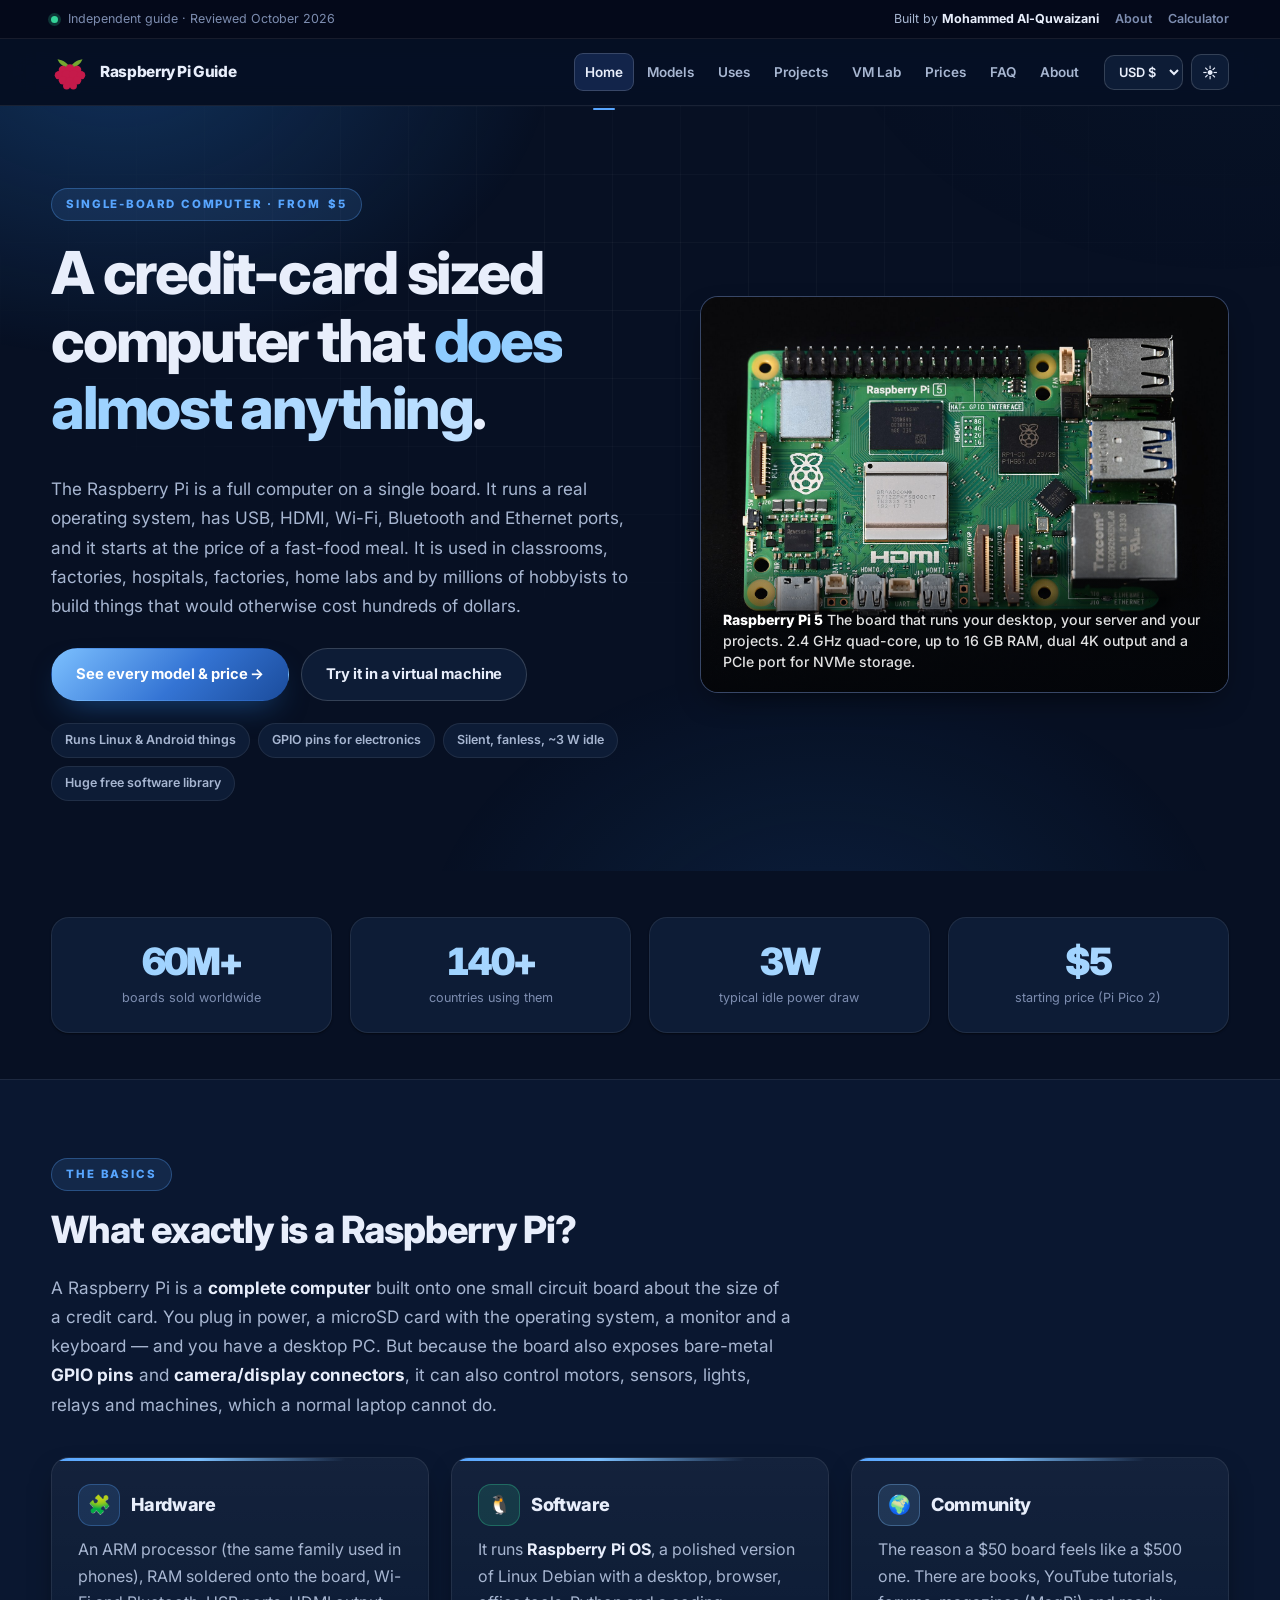
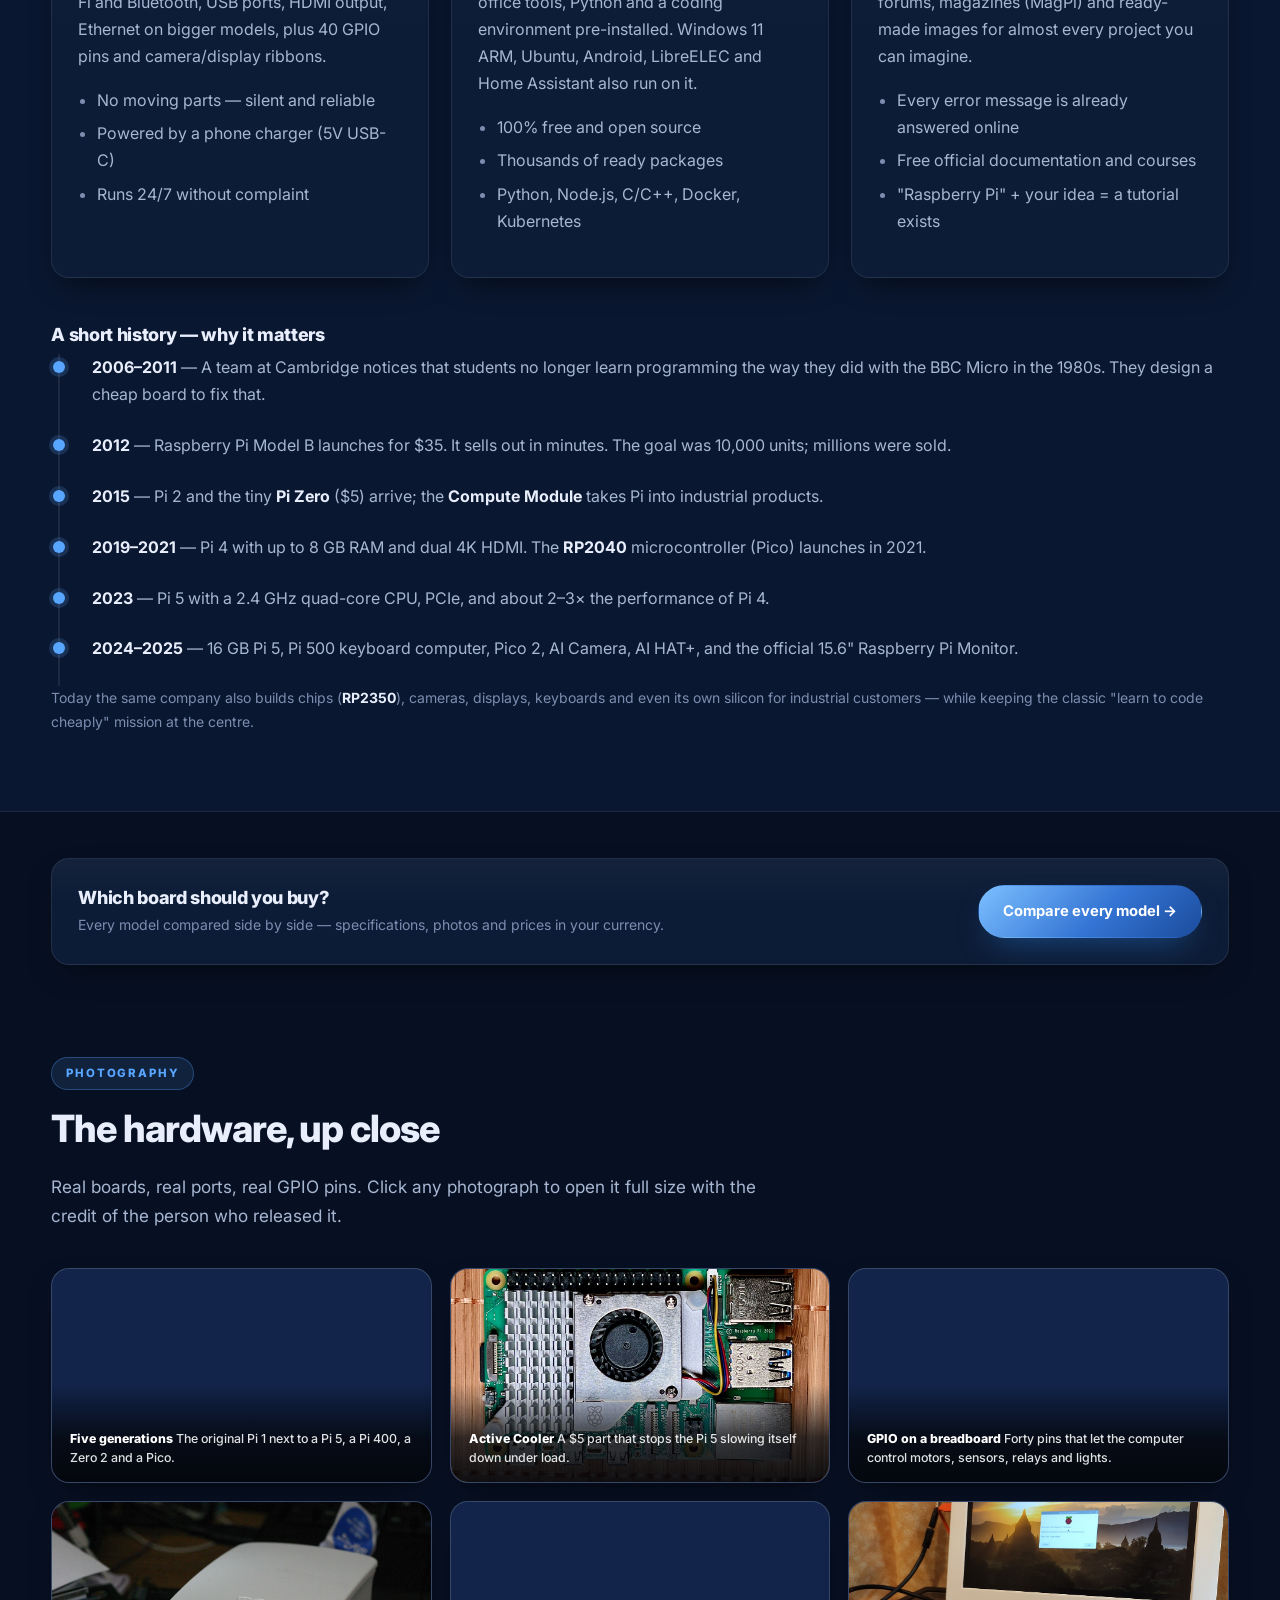
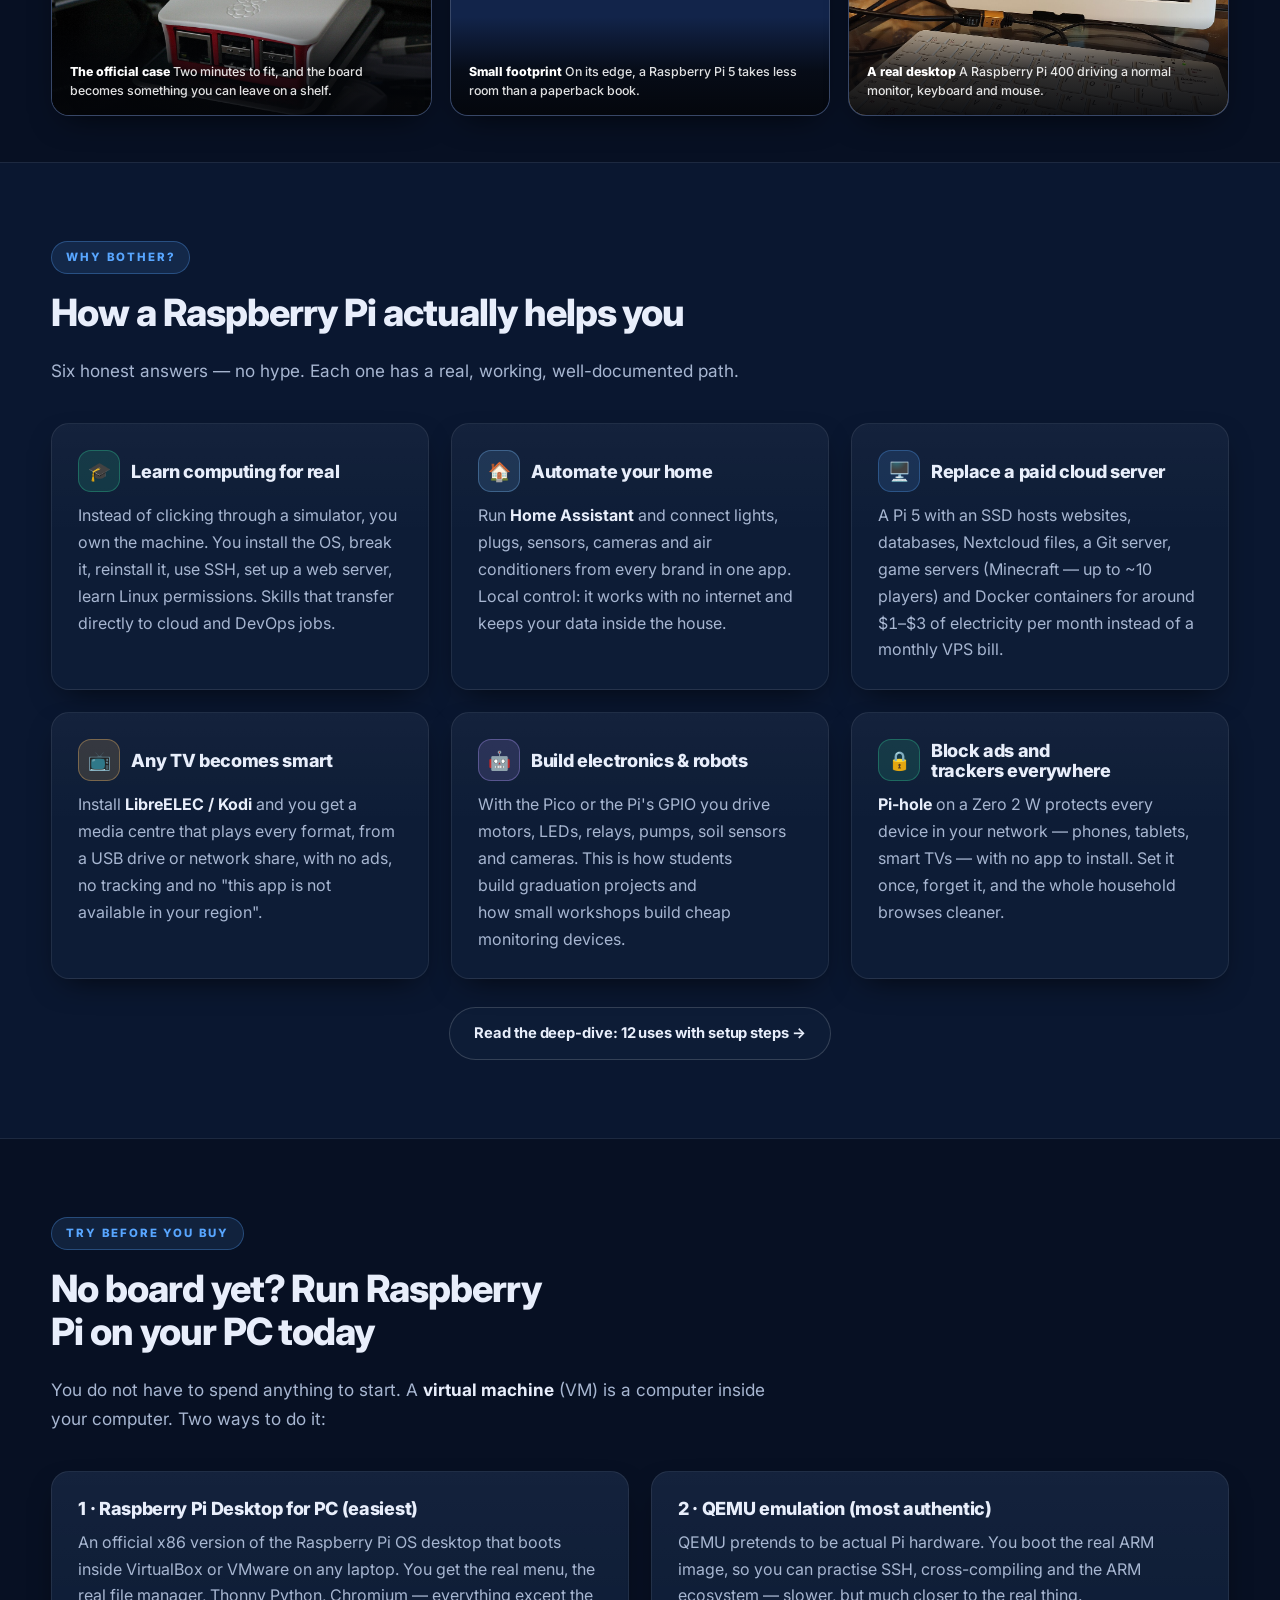
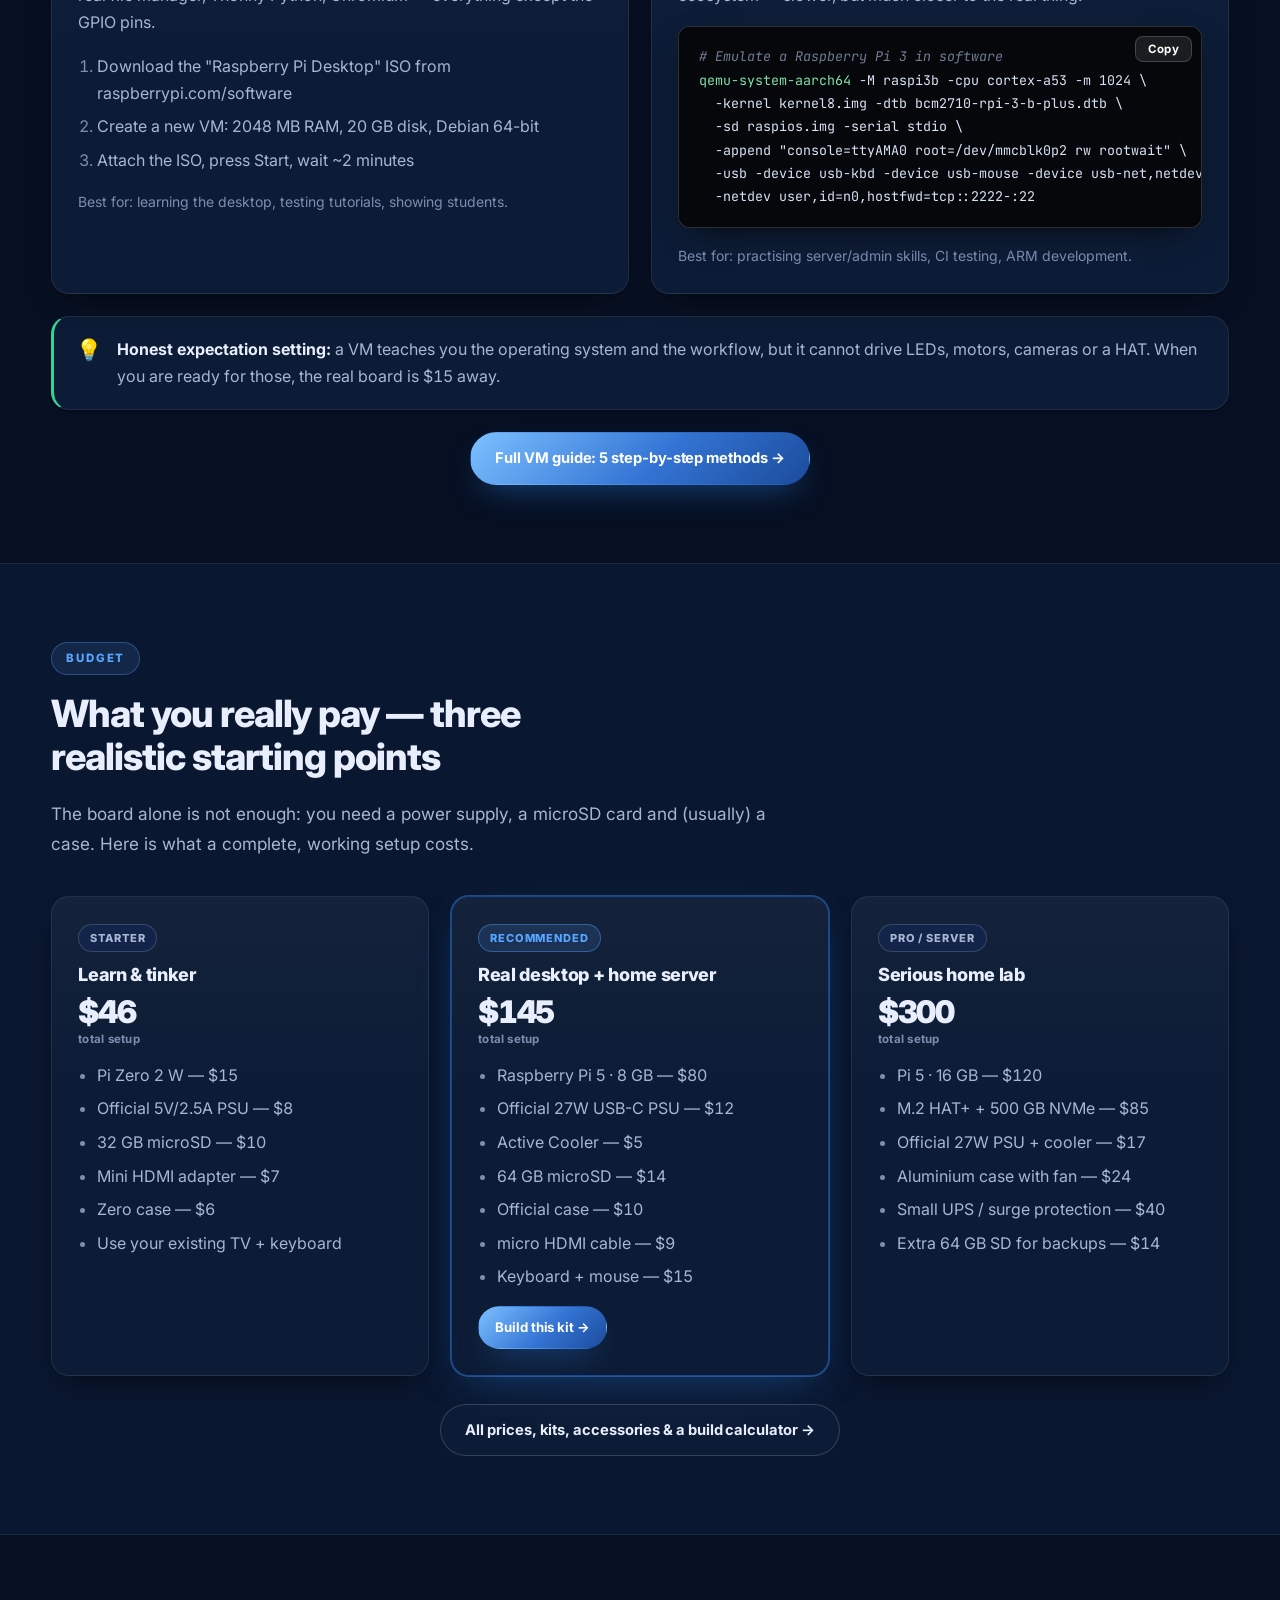
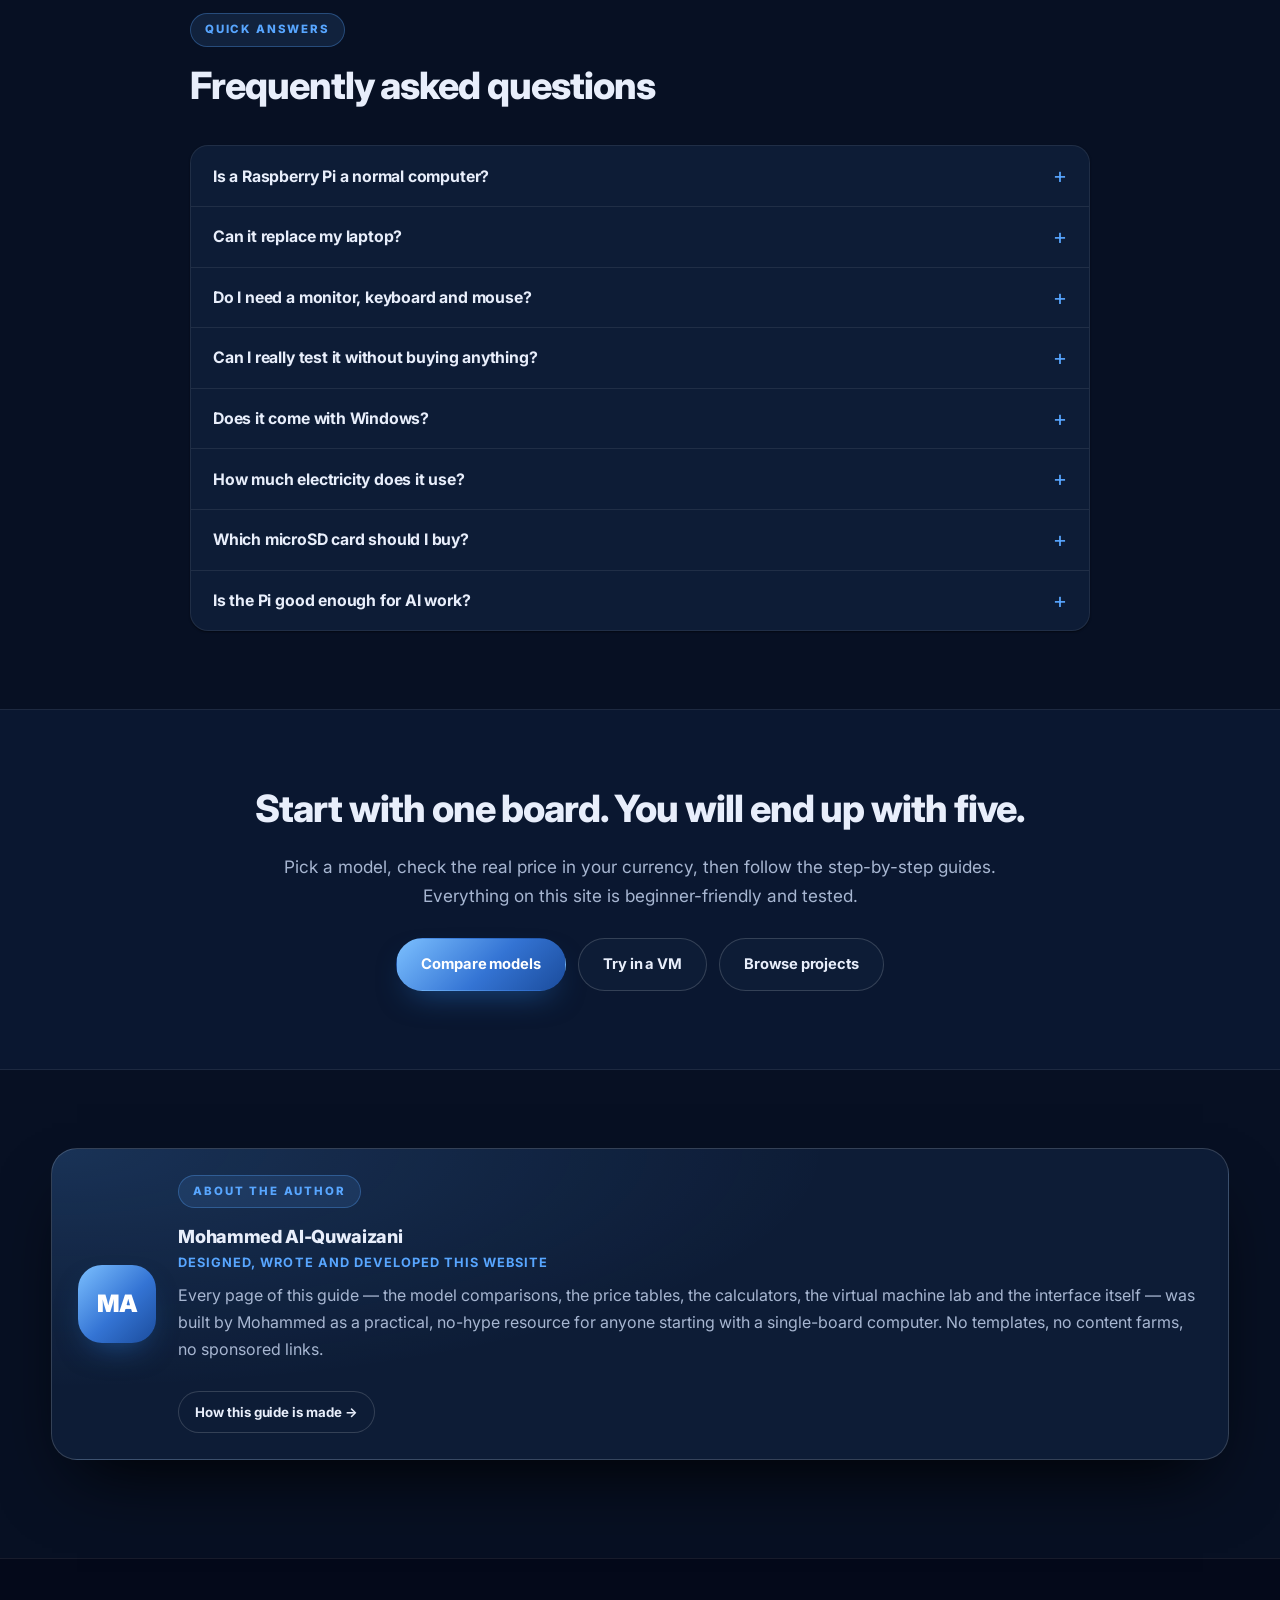
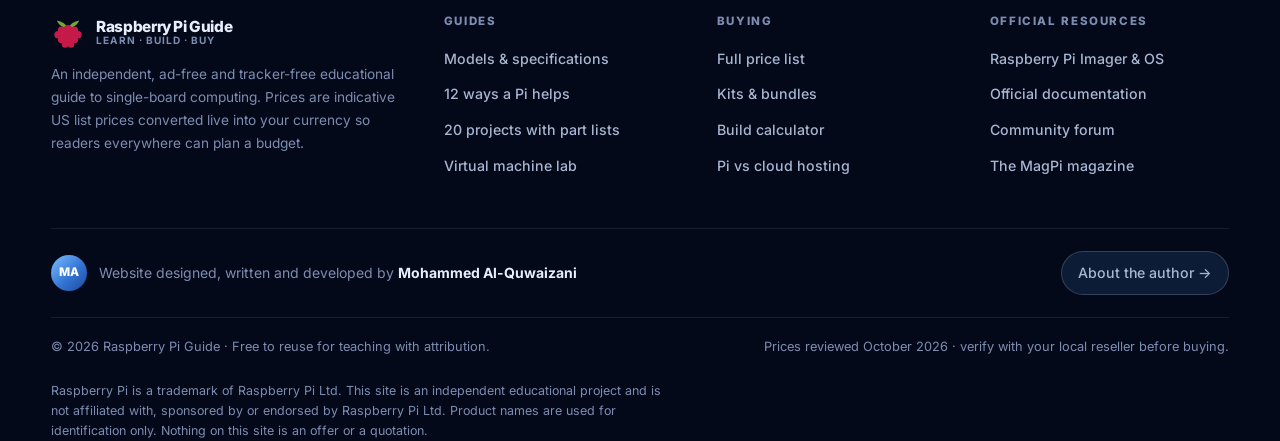
==== index.html @ 108f8780 "Raspberry Pi Guide - complete site by Mohammed Al-Quwaizani" ====
<!DOCTYPE html>
<html lang="en" data-theme="dark">
<head>
<!-- Site designed and built by Mohammed Al-Quwaizani -->
<meta charset="utf-8">
<meta name="viewport" content="width=device-width, initial-scale=1">
<title>Raspberry Pi Guide — What It Is, How It Helps, What It Costs, How to Try It</title>
<meta name="description" content="A complete practical guide to Raspberry Pi: models and prices in many currencies, real-world uses, project ideas, and step-by-step instructions to try Raspberry Pi OS in a virtual machine.">
<meta name="author" content="Mohammed Al-Quwaizani">
<meta name="robots" content="index, follow">
<meta name="theme-color" content="#071023">
<meta name="application-name" content="Raspberry Pi Guide">
<meta property="og:type" content="website">
<meta property="og:site_name" content="Raspberry Pi Guide">
<meta property="og:title" content="Raspberry Pi Guide — What It Is, How It Helps, What It Costs, How to Try It">
<meta property="og:description" content="A complete practical guide to Raspberry Pi: models and prices in many currencies, real-world uses, project ideas, and step-by-step instructions to try Raspberry Pi OS in a virtual machine.">
<meta property="og:locale" content="en">
<meta name="twitter:card" content="summary">
<meta name="twitter:title" content="Raspberry Pi Guide — What It Is, How It Helps, What It Costs, How to Try It">
<meta name="twitter:description" content="A complete practical guide to Raspberry Pi: models and prices in many currencies, real-world uses, project ideas, and step-by-step instructions to try Raspberry Pi OS in a virtual machine.">
<meta name="twitter:creator" content="Mohammed Al-Quwaizani">
<link rel="preconnect" href="https://fonts.googleapis.com">
<link rel="preconnect" href="https://fonts.gstatic.com" crossorigin>
<link rel="stylesheet" href="https://fonts.googleapis.com/css2?family=Inter:wght@400;500;600;700;800;900&amp;family=JetBrains+Mono:wght@400;500;700&amp;display=swap">
<link rel="stylesheet" href="styles.css">
<link rel="icon" type="image/svg+xml" href="img/favicon.svg">
<link rel="apple-touch-icon" href="img/favicon.svg">
<script type="application/ld+json">{"@context": "https://schema.org", "@type": "WebSite", "name": "Raspberry Pi Guide \u2014 What It Is, How It Helps, What It Costs, How to Try It", "description": "A complete practical guide to Raspberry Pi: models and prices in many currencies, real-world uses, project ideas, and step-by-step instructions to try Raspberry Pi OS in a virtual machine.", "inLanguage": "en", "author": {"@type": "Person", "name": "Mohammed Al-Quwaizani", "jobTitle": "Author and web developer"}, "creator": {"@type": "Person", "name": "Mohammed Al-Quwaizani", "jobTitle": "Author and web developer"}, "isAccessibleForFree": true, "isPartOf": {"@type": "WebSite", "name": "Raspberry Pi Guide", "author": {"@type": "Person", "name": "Mohammed Al-Quwaizani", "jobTitle": "Author and web developer"}}}</script>
</head>
<body>

<!-- ===================== HEADER ===================== -->
<a class="skip-link" href="#main">Skip to content</a>

<div class="topbar">
  <div class="container">
    <div class="topbar-left">
      <span class="live-dot" aria-hidden="true"></span>
      <span class="hide-sm">Independent guide &middot; Reviewed October 2026</span>
    </div>
    <div class="topbar-links">
      <span class="who">Built by <b>Mohammed Al-Quwaizani</b></span>
      <a class="hide-sm" href="about.html">About</a>
      <a class="hide-sm" href="pricing.html#calculator">Calculator</a>
    </div>
  </div>
</div>

<header class="site-header">
  <div class="container nav">
    <a class="brand" href="index.html" aria-label="Raspberry Pi Guide — home">
      <span class="brand-mark"><img src="img/raspberry-pi-mark.svg" alt="" width="34" height="34" decoding="async"></span>
      <span class="brand-text"><b>Raspberry Pi Guide</b><small>Learn &middot; Build &middot; Buy</small></span>
    </a>
    <nav class="nav-links" id="primary-nav" aria-label="Main navigation">
      <a href="index.html" class="active" aria-current="page">Home</a>
      <a href="models.html">Models</a>
      <a href="uses.html">Uses</a>
      <a href="projects.html">Projects</a>
      <a href="vm.html">VM Lab</a>
      <a href="pricing.html">Prices</a>
      <a href="faq.html">FAQ</a>
      <a href="about.html">About</a>
    </nav>
    <div class="nav-tools">
      <select class="mini" data-currency-select aria-label="Choose currency"></select>
      <button class="mini" id="themeToggle" data-theme-toggle type="button" aria-label="Toggle theme">&#9728;&#65039;</button>
      <button class="nav-toggle" data-nav-toggle type="button" aria-label="Open menu" aria-expanded="false" aria-controls="primary-nav">&#9776;</button>
    </div>
  </div>
</header>
<div class="nav-overlay" data-open="false"></div>

<main id="main">

<!-- ===================== HERO ===================== -->
<section class="hero">
  <div class="container hero-grid">
    <div>
      <span class="eyebrow">Single-board computer · From <span data-usd="5">$5</span></span>
      <h1>A credit-card sized computer that <span>does almost anything</span>.</h1>
      <p class="lead">
        The Raspberry Pi is a full computer on a single board. It runs a real operating
        system, has USB, HDMI, Wi-Fi, Bluetooth and Ethernet ports, and it starts at the
        price of a fast-food meal. It is used in classrooms, factories, hospitals,
        factories, home labs and by millions of hobbyists to build things that would
        otherwise cost hundreds of dollars.
      </p>
      <div class="hero-actions">
        <a class="btn btn-primary" href="models.html">See every model &amp; price →</a>
        <a class="btn btn-ghost" href="vm.html">Try it in a virtual machine</a>
      </div>
      <div class="chips" style="margin-top:22px">
        <span class="chip">Runs Linux &amp; Android things</span>
        <span class="chip">GPIO pins for electronics</span>
        <span class="chip">Silent, fanless, ~3&nbsp;W idle</span>
        <span class="chip">Huge free software library</span>
      </div>
    </div>

    <div class="hero-art">
      <figure class="photo photo--hero hero-photo reveal" data-lightbox data-credit="SimonWaldherr" data-license="CC BY-SA 4.0" data-license-url="https://creativecommons.org/licenses/by-sa/4.0" data-source="https://commons.wikimedia.org/wiki/File%3ARaspberry_Pi_5_Board.jpg"><img src="img/hero-pi5-board.jpg" alt="Raspberry Pi 5" width="1920" height="1280" fetchpriority="high" decoding="async"><span class="zoom-hint" aria-hidden="true"></span><figcaption><b>Raspberry Pi 5</b> The board that runs your desktop, your server and your projects. 2.4 GHz quad-core, up to 16 GB RAM, dual 4K output and a PCIe port for NVMe storage.</figcaption></figure>
    </div>
  </div>
</section>

<!-- ===================== STATS ===================== -->
<section class="section section--tight">
  <div class="container">
    <div class="stats">
      <div class="stat reveal"><b data-count="60" data-suffix="M+">0</b><span>boards sold worldwide</span></div>
      <div class="stat reveal"><b data-count="140" data-suffix="+">0</b><span>countries using them</span></div>
      <div class="stat reveal"><b data-count="3" data-suffix="W">0</b><span>typical idle power draw</span></div>
      <div class="stat reveal"><b data-usd="5">$5</b><span>starting price (Pi Pico 2)</span></div>
    </div>
  </div>
</section>

<!-- ===================== WHAT IS IT ===================== -->
<section class="section section--alt" id="what">
  <div class="container">
    <div class="section-head reveal">
      <span class="eyebrow">The basics</span>
      <h2>What exactly is a Raspberry Pi?</h2>
      <p class="lead">
        A Raspberry Pi is a <strong>complete computer</strong> built onto one small circuit
        board about the size of a credit card. You plug in power, a microSD card with the
        operating system, a monitor and a keyboard — and you have a desktop PC.
        But because the board also exposes bare-metal <strong>GPIO pins</strong> and
        <strong>camera/display connectors</strong>, it can also control motors, sensors,
        lights, relays and machines, which a normal laptop cannot do.
      </p>
    </div>

    <div class="grid grid-3">
      <article class="card card--feature reveal">
        <h3><span class="icon">🧩</span> Hardware</h3>
        <p>An ARM processor (the same family used in phones), RAM soldered onto the board, Wi-Fi and Bluetooth, USB ports, HDMI output, Ethernet on bigger models, plus 40 GPIO pins and camera/display ribbons.</p>
        <ul>
          <li>No moving parts — silent and reliable</li>
          <li>Powered by a phone charger (5V USB-C)</li>
          <li>Runs 24/7 without complaint</li>
        </ul>
      </article>
      <article class="card card--feature reveal">
        <h3><span class="icon icon--green">🐧</span> Software</h3>
        <p>It runs <strong>Raspberry Pi OS</strong>, a polished version of Linux Debian with a desktop, browser, office tools, Python and a coding environment pre-installed. Windows 11 ARM, Ubuntu, Android, LibreELEC and Home Assistant also run on it.</p>
        <ul>
          <li>100% free and open source</li>
          <li>Thousands of ready packages</li>
          <li>Python, Node.js, C/C++, Docker, Kubernetes</li>
        </ul>
      </article>
      <article class="card card--feature reveal">
        <h3><span class="icon icon--blue">🌍</span> Community</h3>
        <p>The reason a $50 board feels like a $500 one. There are books, YouTube tutorials, forums, magazines (MagPi) and ready-made images for almost every project you can imagine.</p>
        <ul>
          <li>Every error message is already answered online</li>
          <li>Free official documentation and courses</li>
          <li>"Raspberry Pi" + your idea = a tutorial exists</li>
        </ul>
      </article>
    </div>

    <h3 style="margin-top:46px" class="reveal">A short history — why it matters</h3>
    <ul class="timeline reveal">
      <li><b>2006–2011</b> — A team at Cambridge notices that students no longer learn programming the way they did with the BBC Micro in the 1980s. They design a cheap board to fix that.</li>
      <li><b>2012</b> — Raspberry Pi Model B launches for $35. It sells out in minutes. The goal was 10,000 units; millions were sold.</li>
      <li><b>2015</b> — Pi 2 and the tiny <b>Pi Zero</b> ($5) arrive; the <b>Compute Module</b> takes Pi into industrial products.</li>
      <li><b>2019–2021</b> — Pi 4 with up to 8 GB RAM and dual 4K HDMI. The <b>RP2040</b> microcontroller (Pico) launches in 2021.</li>
      <li><b>2023</b> — Pi 5 with a 2.4 GHz quad-core CPU, PCIe, and about 2–3× the performance of Pi 4.</li>
      <li><b>2024–2025</b> — 16 GB Pi 5, Pi 500 keyboard computer, Pico 2, AI Camera, AI HAT+, and the official 15.6" Raspberry Pi Monitor.</li>
    </ul>
    <p class="muted reveal">Today the same company also builds chips (<b>RP2350</b>), cameras, displays, keyboards and even its own silicon for industrial customers — while keeping the classic "learn to code cheaply" mission at the centre.</p>
  </div>
</section>

<!-- ===================== MODELS LINK ===================== -->
<section class="section section--tight">
  <div class="container">
    <div class="card reveal" style="display:flex;align-items:center;justify-content:space-between;gap:22px;flex-wrap:wrap">
      <div style="min-width:260px">
        <h3 style="margin-bottom:.25em">Which board should you buy?</h3>
        <p class="muted" style="margin:0">Every model compared side by side &mdash; specifications, photos and prices in your currency.</p>
      </div>
      <a class="btn btn-primary" href="models.html">Compare every model &#8594;</a>
    </div>
  </div>
</section>



<section class="section section--tight" id="photos-hardware">
  <div class="container">
  <div class="section-head reveal">
    <span class="eyebrow">Photography</span>
    <h2>The hardware, up close</h2>
    <p class="lead">Real boards, real ports, real GPIO pins. Click any photograph to open it full size with the credit of the person who released it.</p>
  </div>
  <div class="gallery gallery-3">
    <figure class="photo photo--wide reveal" data-lightbox data-credit="SimonWaldherr" data-license="CC BY-SA 4.0" data-license-url="https://creativecommons.org/licenses/by-sa/4.0" data-source="https://commons.wikimedia.org/wiki/File%3ARaspberry_Pi_1%2C_Pi_5%2C_Pi_400%2C_Zero_2_and_Pico.jpg"><img src="img/lineup.jpg" alt="Five generations" width="1920" height="1277" loading="lazy" decoding="async"><span class="zoom-hint" aria-hidden="true"></span><figcaption><b>Five generations</b> The original Pi 1 next to a Pi 5, a Pi 400, a Zero 2 and a Pico.</figcaption></figure>
    <figure class="photo photo--wide reveal" data-lightbox data-credit="SimonWaldherr" data-license="CC BY 4.0" data-license-url="https://creativecommons.org/licenses/by/4.0" data-source="https://commons.wikimedia.org/wiki/File%3ARaspberry_Pi_5_with_active_cooler.jpg"><img src="img/pi5-active-cooler.jpg" alt="Active Cooler" width="1280" height="960" loading="lazy" decoding="async"><span class="zoom-hint" aria-hidden="true"></span><figcaption><b>Active Cooler</b> A $5 part that stops the Pi 5 slowing itself down under load.</figcaption></figure>
    <figure class="photo photo--wide reveal" data-lightbox data-credit="Maskaravivek" data-license="CC BY-SA 4.0" data-license-url="https://creativecommons.org/licenses/by-sa/4.0" data-source="https://commons.wikimedia.org/wiki/File%3AGPIO_board_with_Raspberry_Pi.jpg"><img src="img/gpio-breadboard.jpg" alt="GPIO on a breadboard" width="1280" height="1707" loading="lazy" decoding="async"><span class="zoom-hint" aria-hidden="true"></span><figcaption><b>GPIO on a breadboard</b> Forty pins that let the computer control motors, sensors, relays and lights.</figcaption></figure>
    <figure class="photo photo--wide reveal" data-lightbox data-credit="Les Pounder from Blackpool, UK" data-license="CC BY-SA 2.0" data-license-url="https://creativecommons.org/licenses/by-sa/2.0" data-source="https://commons.wikimedia.org/wiki/File%3AOfficial_Raspberry_Pi_Case_%2818740375138%29.jpg"><img src="img/case-official.jpg" alt="The official case" width="1280" height="853" loading="lazy" decoding="async"><span class="zoom-hint" aria-hidden="true"></span><figcaption><b>The official case</b> Two minutes to fit, and the board becomes something you can leave on a shelf.</figcaption></figure>
    <figure class="photo photo--wide reveal" data-lightbox data-credit="SimonWaldherr" data-license="CC BY 4.0" data-license-url="https://creativecommons.org/licenses/by/4.0" data-source="https://commons.wikimedia.org/wiki/File%3ARaspberry_Pi_5_%28vertical%29.jpg"><img src="img/pi5-vertical.jpg" alt="Small footprint" width="1280" height="1600" loading="lazy" decoding="async"><span class="zoom-hint" aria-hidden="true"></span><figcaption><b>Small footprint</b> On its edge, a Raspberry Pi 5 takes less room than a paperback book.</figcaption></figure>
    <figure class="photo photo--wide reveal" data-lightbox data-credit="Masahiko OHKUBO from Kobe, Japan" data-license="CC BY 2.0" data-license-url="https://creativecommons.org/licenses/by/2.0" data-source="https://commons.wikimedia.org/wiki/File%3ARaspberry_Pi_400_desktop_%2850596514408%29.jpg"><img src="img/pi400-desktop.jpg" alt="A real desktop" width="1280" height="960" loading="lazy" decoding="async"><span class="zoom-hint" aria-hidden="true"></span><figcaption><b>A real desktop</b> A Raspberry Pi 400 driving a normal monitor, keyboard and mouse.</figcaption></figure>
  </div>
  </div>
</section>

<!-- ===================== HOW IT HELPS ===================== -->
<section class="section section--alt" id="helps">
  <div class="container">
    <div class="section-head reveal">
      <span class="eyebrow">Why bother?</span>
      <h2>How a Raspberry Pi actually helps you</h2>
      <p class="lead">Six honest answers — no hype. Each one has a real, working, well-documented path.</p>
    </div>

    <div class="grid grid-3">
      <article class="card reveal">
        <h3><span class="icon icon--green">🎓</span> Learn computing for real</h3>
        <p>Instead of clicking through a simulator, you own the machine. You install the OS, break it, reinstall it, use SSH, set up a web server, learn Linux permissions. Skills that transfer directly to cloud and DevOps jobs.</p>
      </article>
      <article class="card reveal">
        <h3><span class="icon icon--blue">🏠</span> Automate your home</h3>
        <p>Run <strong>Home Assistant</strong> and connect lights, plugs, sensors, cameras and air conditioners from every brand in one app. Local control: it works with no internet and keeps your data inside the house.</p>
      </article>
      <article class="card reveal">
        <h3><span class="icon">🖥️</span> Replace a paid cloud server</h3>
        <p>A Pi 5 with an SSD hosts websites, databases, Nextcloud files, a Git server, game servers (Minecraft — up to ~10 players) and Docker containers for around <span data-usd="1">$1</span>–<span data-usd="3">$3</span> of electricity per month instead of a monthly VPS bill.</p>
      </article>
      <article class="card reveal">
        <h3><span class="icon icon--amber">📺</span> Any TV becomes smart</h3>
        <p>Install <strong>LibreELEC / Kodi</strong> and you get a media centre that plays every format, from a USB drive or network share, with no ads, no tracking and no "this app is not available in your region".</p>
      </article>
      <article class="card reveal">
        <h3><span class="icon icon--violet">🤖</span> Build electronics &amp; robots</h3>
        <p>With the Pico or the Pi's GPIO you drive motors, LEDs, relays, pumps, soil sensors and cameras. This is how students build graduation projects and how small workshops build cheap monitoring devices.</p>
      </article>
      <article class="card reveal">
        <h3><span class="icon icon--green">🔒</span> Block ads and trackers everywhere</h3>
        <p><strong>Pi-hole</strong> on a Zero 2 W protects every device in your network — phones, tablets, smart TVs — with no app to install. Set it once, forget it, and the whole household browses cleaner.</p>
      </article>
    </div>

    <p class="center" style="margin-top:28px">
      <a class="btn btn-ghost" href="uses.html">Read the deep-dive: 12 uses with setup steps →</a>
    </p>
  </div>
</section>

<!-- ===================== VM TEASER ===================== -->
<section class="section" id="vm-teaser">
  <div class="container">
    <div class="section-head reveal">
      <span class="eyebrow">Try before you buy</span>
      <h2>No board yet? Run Raspberry Pi on your PC today</h2>
      <p class="lead">
        You do not have to spend anything to start. A <strong>virtual machine</strong> (VM)
        is a computer inside your computer. Two ways to do it:
      </p>
    </div>

    <div class="grid grid-2">
      <article class="card reveal">
        <h3>1 · Raspberry Pi Desktop for PC (easiest)</h3>
        <p>An official x86 version of the Raspberry Pi OS desktop that boots inside VirtualBox or VMware on any laptop. You get the real menu, the real file manager, Thonny Python, Chromium — everything except the GPIO pins.</p>
        <ol>
          <li>Download the "Raspberry Pi Desktop" ISO from raspberrypi.com/software</li>
          <li>Create a new VM: 2048 MB RAM, 20 GB disk, Debian 64-bit</li>
          <li>Attach the ISO, press Start, wait ~2 minutes</li>
        </ol>
        <p class="muted">Best for: learning the desktop, testing tutorials, showing students.</p>
      </article>
      <article class="card reveal">
        <h3>2 · QEMU emulation (most authentic)</h3>
        <p>QEMU pretends to be actual Pi hardware. You boot the real ARM image, so you can practise SSH, cross-compiling and the ARM ecosystem — slower, but much closer to the real thing.</p>
        <div class="code-block"><pre><span class="cmt"># Emulate a Raspberry Pi 3 in software</span>
<span class="cmd">qemu-system-aarch64</span> -M raspi3b -cpu cortex-a53 -m 1024 \
  -kernel kernel8.img -dtb bcm2710-rpi-3-b-plus.dtb \
  -sd raspios.img -serial stdio \
  -append "console=ttyAMA0 root=/dev/mmcblk0p2 rw rootwait" \
  -usb -device usb-kbd -device usb-mouse -device usb-net,netdev=n0 \
  -netdev user,id=n0,hostfwd=tcp::2222-:22</pre></div>
        <p class="muted">Best for: practising server/admin skills, CI testing, ARM development.</p>
      </article>
    </div>

    <div class="callout good reveal">
      <div>💡</div>
      <div>
        <p><strong>Honest expectation setting:</strong> a VM teaches you the operating system and the workflow, but it cannot drive LEDs, motors, cameras or a HAT. When you are ready for those, the real board is <span data-usd="15">$15</span> away.</p>
      </div>
    </div>

    <p class="center" style="margin-top:10px">
      <a class="btn btn-primary" href="vm.html">Full VM guide: 5 step-by-step methods →</a>
    </p>
  </div>
</section>

<!-- ===================== KITS / PRICING TEASER ===================== -->
<section class="section section--alt" id="pricing-teaser">
  <div class="container">
    <div class="section-head reveal">
      <span class="eyebrow">Budget</span>
      <h2>What you really pay — three realistic starting points</h2>
      <p class="lead">The board alone is not enough: you need a power supply, a microSD card and (usually) a case. Here is what a complete, working setup costs.</p>
    </div>

    <div class="grid grid-3">
      <article class="card reveal">
        <span class="badge">Starter</span>
        <h3 style="margin-top:12px">Learn &amp; tinker</h3>
        <div class="price"><span data-usd="46"></span><small>total setup</small></div>
        <ul>
          <li>Pi Zero 2 W — <span data-usd="15">$15</span></li>
          <li>Official 5V/2.5A PSU — <span data-usd="8">$8</span></li>
          <li>32 GB microSD — <span data-usd="10">$10</span></li>
          <li>Mini HDMI adapter — <span data-usd="7">$7</span></li>
          <li>Zero case — <span data-usd="6">$6</span></li>
          <li>Use your existing TV + keyboard</li>
        </ul>
      </article>
      <article class="card reveal" style="box-shadow:var(--glow);border-color:rgba(31,111,235,.5)">
        <span class="badge badge--hot">Recommended</span>
        <h3 style="margin-top:12px">Real desktop + home server</h3>
        <div class="price"><span data-usd="145"></span><small>total setup</small></div>
        <ul>
          <li>Raspberry Pi 5 · 8 GB — <span data-usd="80">$80</span></li>
          <li>Official 27W USB-C PSU — <span data-usd="12">$12</span></li>
          <li>Active Cooler — <span data-usd="5">$5</span></li>
          <li>64 GB microSD — <span data-usd="14">$14</span></li>
          <li>Official case — <span data-usd="10">$10</span></li>
          <li>micro HDMI cable — <span data-usd="9">$9</span></li>
          <li>Keyboard + mouse — <span data-usd="15">$15</span></li>
        </ul>
        <div class="buy"><a class="btn btn-primary btn-sm" href="pricing.html">Build this kit →</a></div>
      </article>
      <article class="card reveal">
        <span class="badge">Pro / server</span>
        <h3 style="margin-top:12px">Serious home lab</h3>
        <div class="price"><span data-usd="300"></span><small>total setup</small></div>
        <ul>
          <li>Pi 5 · 16 GB — <span data-usd="120">$120</span></li>
          <li>M.2 HAT+ + 500 GB NVMe — <span data-usd="85">$85</span></li>
          <li>Official 27W PSU + cooler — <span data-usd="17">$17</span></li>
          <li>Aluminium case with fan — <span data-usd="24">$24</span></li>
          <li>Small UPS / surge protection — <span data-usd="40">$40</span></li>
          <li>Extra 64 GB SD for backups — <span data-usd="14">$14</span></li>
        </ul>
      </article>
    </div>

    <p class="center" style="margin-top:28px">
      <a class="btn btn-ghost" href="pricing.html">All prices, kits, accessories &amp; a build calculator →</a>
    </p>
  </div>
</section>

<!-- ===================== FAQ ===================== -->
<section class="section" id="faq">
  <div class="container" style="max-width:900px">
    <div class="section-head reveal">
      <span class="eyebrow">Quick answers</span>
      <h2>Frequently asked questions</h2>
    </div>

    <div class="accordion reveal">
      <div class="acc-item">
        <button class="acc-q" type="button">Is a Raspberry Pi a normal computer?</button>
        <div class="acc-a"><div class="acc-a-inner">
          <p>Yes and no. It is a full computer running a real operating system — you can browse the web, write documents, code, watch video and print. But it is slower than a modern laptop and it is designed to be <em>tinkered with</em>: exposed pins, swappable storage, no sealed case.</p>
        </div></div>
      </div>
      <div class="acc-item">
        <button class="acc-q" type="button">Can it replace my laptop?</button>
        <div class="acc-a"><div class="acc-a-inner">
          <p>For web, email, documents, coding and media — a Pi 5 with 8 GB or 16 GB handles it comfortably. For heavy video editing, AAA gaming, professional CAD or Windows-only software, keep the laptop. Many people use both: laptop for work, Pi as an always-on server.</p>
        </div></div>
      </div>
      <div class="acc-item">
        <button class="acc-q" type="button">Do I need a monitor, keyboard and mouse?</button>
        <div class="acc-a"><div class="acc-a-inner">
          <p>Only for the first setup. Once Wi-Fi and SSH are configured you can run the Pi completely "headless" from your normal PC using a terminal — no screen attached at all. Most servers never have a monitor.</p>
        </div></div>
      </div>
      <div class="acc-item">
        <button class="acc-q" type="button">Can I really test it without buying anything?</button>
        <div class="acc-a"><div class="acc-a-inner">
          <p>Yes. Raspberry Pi Desktop runs in VirtualBox on Windows, macOS, Linux and even on another Raspberry Pi. QEMU can emulate a full ARM Pi. See <a href="vm.html">the virtual machine guide</a> for exact settings and commands.</p>
        </div></div>
      </div>
      <div class="acc-item">
        <button class="acc-q" type="button">Does it come with Windows?</button>
        <div class="acc-a"><div class="acc-a-inner">
          <p>No. It ships with no storage at all; you install Raspberry Pi OS (free Linux) yourself in about 15 minutes. You can also install Windows 11 on ARM, but it is fiddly and not officially supported, so it is not recommended for beginners.</p>
        </div></div>
      </div>
      <div class="acc-item">
        <button class="acc-q" type="button">How much electricity does it use?</button>
        <div class="acc-a"><div class="acc-a-inner">
          <p>A Pi 5 idles around 2.5–3.5 W and peaks near 12 W under heavy load. Running 24/7 for a month at 5 W average is roughly 3.6 kWh — often under <span data-usd="1">$1</span> of electricity in most countries. Compare that with a desktop PC that pulls 100–300 W.</p>
        </div></div>
      </div>
      <div class="acc-item">
        <button class="acc-q" type="button">Which microSD card should I buy?</button>
        <div class="acc-a"><div class="acc-a-inner">
          <p>Use a genuine Class 10 / A1 or A2 card from a known brand (SanDisk Extreme, Samsung EVO, Kingston Canvas). Fake and slow cards are the number-one cause of "my Pi is slow" and corruption complaints. 32 GB is enough; 64 GB gives comfort for projects and Docker images.</p>
        </div></div>
      </div>
      <div class="acc-item">
        <button class="acc-q" type="button">Is the Pi good enough for AI work?</button>
        <div class="acc-a"><div class="acc-a-inner">
          <p>For learning and small models, yes — it runs TensorFlow Lite, OpenCV, Ollama with small language models, and Whisper for speech. For bigger work you add the AI HAT+ (13 or 26 TOPS neural accelerator) and suddenly you have computer vision and local LLM chat running on a board that uses 10 watts.</p>
        </div></div>
      </div>
    </div>
  </div>
</section>

<!-- ===================== CTA ===================== -->
<section class="section section--alt">
  <div class="container center reveal">
    <h2>Start with one board. You will end up with five.</h2>
    <p class="lead" style="margin-inline:auto">Pick a model, check the real price in your currency, then follow the step-by-step guides. Everything on this site is beginner-friendly and tested.</p>
    <div class="hero-actions" style="justify-content:center">
      <a class="btn btn-primary" href="models.html">Compare models</a>
      <a class="btn btn-ghost" href="vm.html">Try in a VM</a>
      <a class="btn btn-ghost" href="projects.html">Browse projects</a>
    </div>
  </div>
</section>


<!-- ===================== AUTHOR CREDIT ===================== -->
<section class="section">
  <div class="container">
    <div class="author-card reveal">
      <div class="monogram" aria-hidden="true">MA</div>
      <div>
        <span class="eyebrow">About the author</span>
        <h3 style="margin-bottom:.3em">Mohammed Al-Quwaizani</h3>
        <div class="role">Designed, wrote and developed this website</div>
        <p>
          Every page of this guide — the model comparisons, the price tables, the calculators, the
          virtual machine lab and the interface itself — was built by Mohammed as a practical,
          no-hype resource for anyone starting with a single-board computer. No templates, no
          content farms, no sponsored links.
        </p>
        <div class="hero-actions">
          <a class="btn btn-ghost btn-sm" href="about.html">How this guide is made &#8594;</a>
        </div>
      </div>
    </div>
  </div>
</section>

</main>

<!-- ===================== FOOTER ===================== -->
<footer class="site-footer">
  <div class="container">
    <div class="footer-grid">
      <div>
        <div class="footer-brand">
          <span class="brand-mark"><img src="img/raspberry-pi-mark.svg" alt="" width="34" height="34" decoding="async"></span>
          <span class="brand-text"><b>Raspberry Pi Guide</b><small>Learn &middot; Build &middot; Buy</small></span>
        </div>
        <p class="footer-note">
          An independent, ad-free and tracker-free educational guide to single-board computing.
          Prices are indicative US list prices converted live into your currency so readers
          everywhere can plan a budget.
        </p>
      </div>
      <div>
        <h4>Guides</h4>
        <ul>
          <li><a href="models.html">Models &amp; specifications</a></li>
          <li><a href="uses.html">12 ways a Pi helps</a></li>
          <li><a href="projects.html">20 projects with part lists</a></li>
          <li><a href="vm.html">Virtual machine lab</a></li>
        </ul>
      </div>
      <div>
        <h4>Buying</h4>
        <ul>
          <li><a href="pricing.html">Full price list</a></li>
          <li><a href="pricing.html#kits">Kits &amp; bundles</a></li>
          <li><a href="pricing.html#calculator">Build calculator</a></li>
          <li><a href="pricing.html#cloud">Pi vs cloud hosting</a></li>
        </ul>
      </div>
      <div>
        <h4>Official resources</h4>
        <ul>
          <li><a href="https://www.raspberrypi.com/software/">Raspberry Pi Imager &amp; OS</a></li>
          <li><a href="https://www.raspberrypi.com/documentation/">Official documentation</a></li>
          <li><a href="https://forums.raspberrypi.com/">Community forum</a></li>
          <li><a href="https://magpi.raspberrypi.com/">The MagPi magazine</a></li>
        </ul>
      </div>
    </div>

    <div class="footer-credit">
      <div class="made-by">
        <span class="avatar" aria-hidden="true">MA</span>
        <span>Website designed, written and developed by <b>Mohammed Al-Quwaizani</b></span>
      </div>
      <a class="btn btn-ghost btn-sm" href="about.html">About the author &#8594;</a>
    </div>

    <div class="footer-bottom">
      <span>&copy; <span data-year>2026</span> Raspberry Pi Guide &middot; Free to reuse for teaching with attribution.</span>
      <span>Prices reviewed October 2026 &middot; verify with your local reseller before buying.</span>
    </div>
    <p class="footer-legal">
      Raspberry Pi is a trademark of Raspberry Pi Ltd. This site is an independent educational
      project and is not affiliated with, sponsored by or endorsed by Raspberry Pi Ltd. Product
      names are used for identification only. Nothing on this site is an offer or a quotation.
    </p>
  </div>
</footer>

<script src="script.js"></script>
</body>
</html>
---- styles.css ----
/* ==========================================================================
   Raspberry Pi Guide — design system
   Author: Mohammed Al-Quwaizani
   Hand-written CSS. No frameworks. Works offline (web fonts are a bonus,
   the system font stack takes over if the CDN is unreachable).
   ========================================================================== */

/* --------------------------------------------------------------------------
   1. Tokens
   -------------------------------------------------------------------------- */
/*
   Two themes ship with the site:
     :root              -> the default LIGHT theme (white + navy + sky blue)
     [data-theme=dark]  -> the optional dark theme (deep navy)
   Everything below is driven by these tokens only.
*/
:root {
  /* surfaces */
  --ink-0: #eaeff8;
  --ink-1: #f6f8fc;
  --ink-2: #ffffff;
  --panel: #ffffff;
  --panel-2: #f1f5fb;
  --panel-3: #e1e9f5;

  /* lines */
  --line: rgba(11, 37, 69, .10);
  --line-2: rgba(11, 37, 69, .18);
  --line-3: rgba(11, 37, 69, .30);

  /* text */
  --fg: #0b2545;
  --fg-2: #46586f;
  --fg-3: #6d7f96;

  /* brand */
  --brand: #1f6feb;
  --brand-600: #1558c0;
  --brand-700: #0d3d84;
  --sky: #2e90fa;
  --leaf: #12905c;
  --leaf-600: #0f7a4d;
  --amber: #c2760a;
  --violet: #6d4ad8;

  --grad-brand: linear-gradient(135deg, #3b9bff 0%, #1f6feb 55%, #0d3d84 100%);
  --grad-text: linear-gradient(100deg, #2e90fa 0%, #0d3d84 92%);
  --grad-leaf: linear-gradient(135deg, #34d399 0%, #0f7a4d 100%);

  /* radii */
  --r-xs: 8px;
  --r-sm: 12px;
  --r: 18px;
  --r-lg: 26px;
  --r-pill: 999px;

  /* elevation */
  --sh-1: 0 1px 2px rgba(11, 37, 69, .07);
  --sh-2: 0 12px 30px -16px rgba(11, 37, 69, .24);
  --sh-3: 0 34px 64px -26px rgba(11, 37, 69, .26);
  --sh-brand: 0 14px 30px -14px rgba(31, 111, 235, .42);
  --glow: 0 0 0 1px rgba(31, 111, 235, .30), 0 16px 44px -18px rgba(31, 111, 235, .35);
  --ring: 0 0 0 3px rgba(31, 111, 235, .32);

  /* type */
  --sans: "Inter", system-ui, -apple-system, "Segoe UI", Roboto, "Helvetica Neue", Arial, sans-serif;
  --mono: "JetBrains Mono", ui-monospace, "Cascadia Code", "SF Mono", Menlo, Consolas, monospace;

  --nav-h: 66px;
  --top-h: 38px;
}

[data-theme="dark"] {
  --ink-0: #04091a;
  --ink-1: #071023;
  --ink-2: #0a1730;
  --panel: #0d1c36;
  --panel-2: #12244a;
  --panel-3: #1a3160;

  --line: rgba(255, 255, 255, .08);
  --line-2: rgba(255, 255, 255, .16);
  --line-3: rgba(255, 255, 255, .26);

  --fg: #e8eefb;
  --fg-2: #a7b6d1;
  --fg-3: #7d8db0;

  --brand: #58a6ff;
  --brand-600: #3d8ef7;
  --brand-700: #2b6fd6;
  --sky: #7cc0ff;
  --leaf: #34d399;
  --leaf-600: #22b881;
  --amber: #ffc266;
  --violet: #b39bff;

  --grad-brand: linear-gradient(135deg, #7cc0ff 0%, #3474d4 55%, #1b4c9c 100%);
  --grad-text: linear-gradient(100deg, #8ccbff 0%, #bfe0ff 100%);
  --grad-leaf: linear-gradient(135deg, #4ff0a8 0%, #149963 100%);

  --sh-1: 0 1px 2px rgba(0, 0, 0, .5);
  --sh-2: 0 12px 32px -14px rgba(0, 0, 0, .8);
  --sh-3: 0 34px 70px -26px rgba(0, 0, 0, .95);
  --sh-brand: 0 14px 32px -14px rgba(46, 144, 250, .5);
  --glow: 0 0 0 1px rgba(88, 166, 255, .35), 0 16px 44px -18px rgba(46, 144, 250, .4);
  --ring: 0 0 0 3px rgba(88, 166, 255, .4);
}

/* --------------------------------------------------------------------------
   2. Reset & base
   -------------------------------------------------------------------------- */
* { box-sizing: border-box; }
html {
  scroll-behavior: smooth;
  scroll-padding-top: calc(var(--nav-h) + 24px);
  -webkit-text-size-adjust: 100%;
  overflow-x: clip;   /* nothing may ever make the page wider than the screen */
}
body {
  margin: 0;
  background: var(--ink-1);
  color: var(--fg);
  font-family: var(--sans);
  font-size: 16px;
  line-height: 1.68;
  font-synthesis-weight: none;
  -webkit-font-smoothing: antialiased;
  -webkit-tap-highlight-color: transparent;
  -moz-osx-font-smoothing: grayscale;
  overflow-x: hidden;
  text-rendering: optimizeLegibility;
}
img, svg, video { max-width: 100%; display: block; }
h1, h2, h3, h4 { margin: 0 0 .55em; font-weight: 800; line-height: 1.14; letter-spacing: -.028em; text-wrap: balance; }
h1 { font-size: clamp(2.1rem, 5vw, 3.7rem); letter-spacing: -.038em; }
h2 { font-size: clamp(1.55rem, 3.2vw, 2.35rem); }
h3 { font-size: 1.13rem; letter-spacing: -.018em; }
h4 { font-size: .95rem; letter-spacing: -.012em; }
p { margin: 0 0 1.05rem; color: var(--fg-2); text-wrap: pretty; }
p:last-child { margin-bottom: 0; }
strong, b { color: var(--fg); font-weight: 700; }
a { color: var(--brand); text-decoration: none; text-underline-offset: 3px; transition: color .16s ease; }
a:hover { color: var(--brand); text-decoration: underline; }
ul, ol { color: var(--fg-2); padding-left: 1.2rem; }
li { margin-bottom: .42rem; }
li::marker { color: var(--fg-3); }
hr { border: 0; border-top: 1px solid var(--line); margin: 2.2rem 0; }
small { font-size: .84em; }
code {
  font-family: var(--mono); font-size: .87em; color: var(--fg);
  background: var(--panel-2); border: 1px solid var(--line);
  padding: .12em .42em; border-radius: 6px; white-space: nowrap;
}
:focus-visible { outline: none; box-shadow: var(--ring); border-radius: 6px; }
::selection { background: rgba(31, 111, 235, .24); color: inherit; }
[data-theme="light"] ::selection, :root:not([data-theme="dark"]) ::selection { color: #17121a; }

::-webkit-scrollbar { width: 11px; height: 11px; }
::-webkit-scrollbar-track { background: var(--ink-0); }
::-webkit-scrollbar-thumb { background: var(--panel-3); border-radius: 99px; border: 3px solid var(--ink-0); }
::-webkit-scrollbar-thumb:hover { background: var(--brand-700); }

.sr-only {
  position: absolute; width: 1px; height: 1px; padding: 0; margin: -1px;
  overflow: hidden; clip: rect(0 0 0 0); white-space: nowrap; border: 0;
}
.skip-link {
  position: absolute; left: 50%; transform: translate(-50%, -140%);
  background: var(--brand); color: #fff; font-weight: 700; font-size: .85rem;
  padding: 10px 20px; border-radius: 0 0 12px 12px; z-index: 300;
}
.skip-link:focus { transform: translate(-50%, 0); text-decoration: none; }

/* --------------------------------------------------------------------------
   3. Layout
   -------------------------------------------------------------------------- */
.container { width: min(1220px, 92vw); margin-inline: auto; }
.section { padding: 78px 0; position: relative; }
.section--tight { padding: 46px 0; }
.section--alt { background: var(--ink-2); border-block: 1px solid var(--line); }
.grid { display: grid; gap: 22px; }
.grid-2 { grid-template-columns: repeat(2, minmax(0, 1fr)); }
.grid-3 { grid-template-columns: repeat(3, minmax(0, 1fr)); }
.grid-4 { grid-template-columns: repeat(4, minmax(0, 1fr)); }
.flex { display: flex; gap: 12px; flex-wrap: wrap; align-items: center; }
.center { text-align: center; }
.center .lead { margin-inline: auto; }
.muted { color: var(--fg-3); font-size: .875rem; }
.lead { font-size: 1.075rem; line-height: 1.7; color: var(--fg-2); max-width: 70ch; }
.section-head { max-width: 74ch; margin-bottom: 38px; }
.rule { height: 1px; background: linear-gradient(90deg, var(--line-2), transparent); margin: 3rem 0; }
.nowrap { white-space: nowrap; }

.eyebrow {
  display: inline-flex; align-items: center; gap: 8px;
  font-size: .715rem; font-weight: 800; letter-spacing: .16em; text-transform: uppercase;
  color: var(--brand);
  background: color-mix(in srgb, var(--brand) 12%, transparent);
  border: 1px solid color-mix(in srgb, var(--brand) 32%, transparent);
  border-radius: var(--r-pill); padding: 6px 14px; margin-bottom: 18px;
}

/* --------------------------------------------------------------------------
   4. Reading progress
   -------------------------------------------------------------------------- */
.progress {
  position: fixed; top: 0; left: 0; height: 2px; width: 0; z-index: 250;
  background: var(--grad-brand); box-shadow: 0 0 12px rgba(31, 111, 235, .45);
  transition: width .12s linear;
}

/* --------------------------------------------------------------------------
   5. Topbar
   -------------------------------------------------------------------------- */
.topbar {
  background: var(--ink-0); border-bottom: 1px solid var(--line);
  font-size: .78rem; color: var(--fg-3); position: relative; z-index: 120;
}
.topbar .container { display: flex; align-items: center; justify-content: space-between; gap: 16px; height: var(--top-h); }
.topbar-left { display: flex; align-items: center; gap: 10px; min-width: 0; }
.topbar .who { color: var(--fg-2); }
.topbar .who b { font-weight: 700; }
.topbar a { color: var(--fg-3); font-weight: 600; }
.topbar a:hover { color: var(--fg); text-decoration: none; }
.topbar-links { display: flex; align-items: center; gap: 16px; }
.live-dot {
  width: 7px; height: 7px; border-radius: 50%; background: var(--leaf);
  box-shadow: 0 0 0 3px color-mix(in srgb, var(--leaf) 22%, transparent);
  flex: none;
}

/* --------------------------------------------------------------------------
   6. Header / navigation
   -------------------------------------------------------------------------- */
.site-header {
  transition: box-shadow .4s ease, border-color .4s ease;
  position: sticky; top: 0; z-index: 200;
  background: color-mix(in srgb, var(--ink-1) 84%, transparent);
  backdrop-filter: blur(18px) saturate(150%);
  -webkit-backdrop-filter: blur(18px) saturate(150%);
  border-bottom: 1px solid var(--line);
}
.nav { display: flex; align-items: center; gap: 14px; height: var(--nav-h); }
.brand { display: flex; align-items: center; gap: 11px; color: var(--fg); flex: none; }
.brand:hover { text-decoration: none; color: var(--fg); }
.brand-mark {
  width: 38px; height: 38px; flex: none; display: grid; place-items: center;
  position: relative; border-radius: 11px; background: transparent;
  transition: transform .22s cubic-bezier(.2,.7,.3,1);
}
.brand-mark img { width: 100%; height: 100%; object-fit: contain; display: block; }
.brand:hover .brand-mark { transform: scale(1.06) rotate(-4deg); }
.brand-mark svg { width: 22px; height: 22px; }
.brand-text { display: flex; flex-direction: column; line-height: 1.08; }
.brand-text b { font-size: .96rem; font-weight: 800; letter-spacing: -.025em; }
.brand-text small { font-size: .63rem; font-weight: 700; letter-spacing: .1em; text-transform: uppercase; color: var(--fg-3); }
.brand small { display: none; }

.nav-links { display: flex; align-items: center; gap: 2px; margin-inline-start: auto; }
.nav-links a {
  color: var(--fg-2); font-size: .845rem; font-weight: 600;
  padding: 8px 11px; border-radius: 9px; white-space: nowrap; position: relative;
  transition: color .3s ease, background .3s ease;
}
.nav-links a:hover { color: var(--fg); background: var(--panel-2); text-decoration: none; }
.nav-links a.active { color: var(--fg); background: var(--panel-2); box-shadow: inset 0 0 0 1px var(--line-2); }
.nav-links a.active::after {
  content: ""; position: absolute; left: 50%; transform: translateX(-50%);
  bottom: -19px; width: 22px; height: 2px; border-radius: 2px; background: var(--brand);
}

.nav-tools { display: flex; align-items: center; gap: 8px; flex: none; }
select.mini, button.mini {
  background: var(--panel); color: var(--fg); border: 1px solid var(--line-2);
  border-radius: 10px; padding: 8px 10px; font-size: .8rem; font-family: inherit;
  font-weight: 600; cursor: pointer; transition: border-color .16s, background .16s;
}
select.mini:hover, button.mini:hover { border-color: var(--line-3); background: var(--panel-2); }
#themeToggle { width: 38px; height: 36px; padding: 0; display: grid; place-items: center; font-size: .95rem; }
.nav-toggle {
  display: none; width: 40px; height: 36px; cursor: pointer; font-size: 1rem;
  background: var(--panel); color: var(--fg); border: 1px solid var(--line-2); border-radius: 10px;
}
.nav-overlay {
  position: fixed; inset: 0; background: rgba(2, 4, 8, .6); backdrop-filter: blur(3px);
  z-index: 190; opacity: 0; pointer-events: none; transition: opacity .22s ease;
}
.nav-overlay[data-open="true"] { opacity: 1; pointer-events: auto; }
@keyframes pageIn { from { opacity: 0; } to { opacity: 1; } }
main { animation: pageIn .55s ease both; }

/* --------------------------------------------------------------------------
   7. Buttons
   -------------------------------------------------------------------------- */
.btn {
  display: inline-flex; align-items: center; justify-content: center; gap: 9px;
  padding: 13px 24px; border-radius: var(--r-pill); font-family: inherit;
  font-size: .92rem; font-weight: 700; letter-spacing: -.005em;
  border: 1px solid transparent; cursor: pointer; white-space: nowrap;
  transition: transform .32s cubic-bezier(.22,1,.36,1), box-shadow .32s ease, background .32s ease, border-color .32s ease, color .32s ease;
}
.btn:hover { text-decoration: none; transform: translateY(-2px); }
.btn:active { transform: translateY(0); }
.btn-primary { background: var(--grad-brand); color: #fff; box-shadow: var(--sh-brand); }
.btn-primary:hover { color: #fff; box-shadow: 0 18px 40px -12px rgba(31, 111, 235, .6); }
.btn-ghost { background: var(--panel); color: var(--fg); border-color: var(--line-2); }
.btn-ghost:hover { color: var(--fg); background: var(--panel-2); border-color: var(--line-3); }
.btn-light { background: #fff; color: #0d121d; }
.btn-sm { padding: 9px 16px; font-size: .83rem; }

/* --------------------------------------------------------------------------
   8. Hero
   -------------------------------------------------------------------------- */
.hero { position: relative; overflow: hidden; padding: 82px 0 70px; }
.hero::before {
  content: ""; position: absolute; inset: -20% -10% -30% -10%; pointer-events: none;
  background:
    radial-gradient(46% 44% at 16% 8%, rgba(46, 144, 250, .26), transparent 62%),
    radial-gradient(40% 40% at 88% 2%, rgba(11, 37, 69, .10), transparent 65%),
    radial-gradient(38% 38% at 62% 88%, rgba(46, 144, 250, .12), transparent 70%);
}
.hero::after {
  content: ""; position: absolute; inset: 0; pointer-events: none; opacity: .55;
  background-image:
    linear-gradient(var(--line) 1px, transparent 1px),
    linear-gradient(90deg, var(--line) 1px, transparent 1px);
  background-size: 68px 68px;
  -webkit-mask-image: radial-gradient(72% 62% at 50% 26%, #000, transparent 76%);
  mask-image: radial-gradient(72% 62% at 50% 26%, #000, transparent 76%);
}
.hero-grid { position: relative; z-index: 1; display: grid; grid-template-columns: minmax(0, 1.06fr) minmax(0, .94fr); gap: 52px; align-items: center; }
.hero h1 span { background: var(--grad-text); -webkit-background-clip: text; background-clip: text; color: transparent; }
.hero-actions { display: flex; gap: 12px; flex-wrap: wrap; margin-top: 28px; }
.hero-art { position: relative; }
.hero-art::after {
  content: ""; position: absolute; inset: 12% 8% 6%; z-index: -1; filter: blur(52px);
  background: radial-gradient(50% 50% at 50% 50%, rgba(46, 144, 250, .26), transparent 70%);
}
.hero-art svg { width: 100%; height: auto; filter: drop-shadow(0 30px 60px rgba(0, 0, 0, .55)); }
.float { animation: float 7s ease-in-out infinite; }
@keyframes float { 0%, 100% { transform: translateY(0); } 50% { transform: translateY(-11px); } }

/* --------------------------------------------------------------------------
   9. Pills, badges, chips
   -------------------------------------------------------------------------- */
.badge {
  display: inline-block; font-size: .69rem; font-weight: 800; text-transform: uppercase;
  letter-spacing: .08em; padding: 4px 11px; border-radius: var(--r-pill);
  border: 1px solid var(--line-2); color: var(--fg-2); background: var(--panel-2);
}
.badge--new { background: color-mix(in srgb, var(--leaf) 14%, transparent); border-color: color-mix(in srgb, var(--leaf) 40%, transparent); color: var(--leaf); }
.badge--hot { background: color-mix(in srgb, var(--brand) 14%, transparent); border-color: color-mix(in srgb, var(--brand) 40%, transparent); color: var(--brand); }
.badge--legacy { background: var(--panel-2); color: var(--fg-3); }
.chips { display: flex; gap: 8px; flex-wrap: wrap; }
.chip {
  font-size: .78rem; font-weight: 600; padding: 6px 13px; border-radius: var(--r-pill);
  background: var(--panel); border: 1px solid var(--line); color: var(--fg-2);
  transition: border-color .3s ease, color .3s ease, transform .3s cubic-bezier(.22,1,.36,1);
}
a.chip:hover { color: var(--fg); border-color: var(--line-3); transform: translateY(-2px); text-decoration: none; }

/* --------------------------------------------------------------------------
   10. Cards
   -------------------------------------------------------------------------- */
.card {
  --card-pad: 26px;
  position: relative; border-radius: var(--r); border: 1px solid var(--line);
  background: linear-gradient(180deg, rgba(255, 255, 255, .028), rgba(255, 255, 255, 0) 42%), var(--panel);
  padding: var(--card-pad); box-shadow: var(--sh-2); color: var(--fg-2); min-width: 0;
  transition: transform .45s cubic-bezier(.22,1,.36,1), border-color .45s ease, box-shadow .45s ease;
}
a.card, a.card:hover { text-decoration: none; }
.card:hover { transform: translateY(-4px); border-color: var(--line-2); box-shadow: var(--sh-3); }
.card h3 { display: flex; align-items: center; gap: 11px; color: var(--fg); }
.card--pad-sm { --card-pad: 20px; padding: var(--card-pad); }
.card--feature { overflow: hidden; }
.card--feature::after {
  content: ""; position: absolute; inset: 0 0 auto 0; height: 3px;
  background: linear-gradient(90deg, var(--brand), var(--sky), transparent 78%);
}
.card--quiet { background: var(--panel); box-shadow: none; }
.card--quiet:hover { transform: none; }

.icon {
  width: 42px; height: 42px; border-radius: 13px; flex: none; display: grid; place-items: center;
  font-size: 1.15rem; background: color-mix(in srgb, var(--brand) 14%, transparent);
  border: 1px solid color-mix(in srgb, var(--brand) 30%, transparent);
}
.icon--green { background: color-mix(in srgb, var(--leaf) 14%, transparent); border-color: color-mix(in srgb, var(--leaf) 32%, transparent); }
.icon--blue { background: color-mix(in srgb, var(--sky) 14%, transparent); border-color: color-mix(in srgb, var(--sky) 32%, transparent); }
.icon--amber { background: color-mix(in srgb, var(--amber) 15%, transparent); border-color: color-mix(in srgb, var(--amber) 34%, transparent); }
.icon--violet { background: color-mix(in srgb, var(--violet) 15%, transparent); border-color: color-mix(in srgb, var(--violet) 34%, transparent); }

/* --------------------------------------------------------------------------
   11. Prices
   -------------------------------------------------------------------------- */
.price { font-size: 1.95rem; font-weight: 900; letter-spacing: -.04em; line-height: 1.1; color: var(--fg); font-variant-numeric: tabular-nums; }
.price small { display: block; font-size: .72rem; font-weight: 700; color: var(--fg-3); letter-spacing: .02em; margin-top: 4px; }
.price-row { display: flex; align-items: flex-end; justify-content: space-between; gap: 14px; margin-top: 18px; padding-top: 16px; border-top: 1px dashed var(--line-2); }

/* --------------------------------------------------------------------------
   12. Model cards & spec lists
   -------------------------------------------------------------------------- */
.model-card { display: flex; flex-direction: column; overflow: hidden; }
.specs { list-style: none; padding: 0; margin: 16px 0 0; }
.model-card .specs li {
  display: flex; justify-content: space-between; gap: 12px; align-items: baseline;
  font-size: .855rem; padding: 8px 0; margin: 0; border-bottom: 1px dashed var(--line);
}
.model-card .specs li:last-child { border-bottom: 0; }
.model-card .specs li span:first-child { color: var(--fg-3); }
.model-card .specs li span:last-child { color: var(--fg); font-weight: 600; text-align: right; }
.model-card .buy { margin-top: auto; padding-top: 20px; }

/* --------------------------------------------------------------------------
   13. Byline (author / review meta line under the page title)
   -------------------------------------------------------------------------- */
.byline {
  display: flex; align-items: center; gap: 14px; flex-wrap: wrap;
  margin-top: 26px; padding-top: 18px; border-top: 1px solid var(--line);
}
.byline .avatar {
  width: 40px; height: 40px; border-radius: 50%; flex: none; display: grid; place-items: center;
  background: var(--grad-brand); color: #fff; font-size: .78rem; font-weight: 800; letter-spacing: .04em;
  box-shadow: var(--sh-brand);
}
.byline .who { font-size: .87rem; color: var(--fg-3); line-height: 1.35; }
.byline .who b { display: block; color: var(--fg); font-size: .92rem; }
.byline .sep { width: 4px; height: 4px; border-radius: 50%; background: var(--line-3); flex: none; }
.byline .meta { font-size: .82rem; color: var(--fg-3); }

/* --------------------------------------------------------------------------
   14. Stats & metrics
   -------------------------------------------------------------------------- */
.stats { display: grid; grid-template-columns: repeat(4, minmax(0, 1fr)); gap: 18px; }
.stat {
  text-align: center; padding: 24px 16px; border-radius: var(--r);
  background: var(--panel); border: 1px solid var(--line); box-shadow: var(--sh-1);
}
.stat b {
  display: block; font-size: clamp(1.5rem, 3.2vw, 2.35rem); font-weight: 900; letter-spacing: -.045em;
  line-height: 1.08; font-variant-numeric: tabular-nums;
  background: var(--grad-text); -webkit-background-clip: text; background-clip: text; color: transparent;
}
.stat span { display: block; margin-top: 4px; font-size: .79rem; color: var(--fg-3); }

/* --------------------------------------------------------------------------
   15. Tables
   -------------------------------------------------------------------------- */
.table-wrap {
  overflow: auto; border: 1px solid var(--line); border-radius: var(--r);
  background: var(--panel); box-shadow: var(--sh-1); max-width: 100%;
}
table { width: 100%; border-collapse: collapse; font-size: .89rem; min-width: 640px; }
th, td { padding: 14px 17px; text-align: left; border-bottom: 1px solid var(--line); vertical-align: top; }
th {
  background: var(--panel-2); font-size: .71rem; font-weight: 800; text-transform: uppercase;
  letter-spacing: .1em; color: var(--fg-3); position: sticky; top: 0; z-index: 2;
  backdrop-filter: blur(8px); white-space: nowrap;
}
tbody tr:nth-child(even) { background: rgba(11, 37, 69, .028); }
[data-theme="light"] tbody tr:nth-child(even), :root:not([data-theme="dark"]) tbody tr:nth-child(even) { background: rgba(13, 18, 29, .018); }
tbody tr:last-child td { border-bottom: 0; }
tbody tr:hover { background: color-mix(in srgb, var(--brand) 5%, transparent); }
td strong, td b { color: var(--fg); }
td[data-usd], td [data-usd] { font-variant-numeric: tabular-nums; font-weight: 700; color: var(--fg); white-space: nowrap; }
.tick { color: var(--leaf); font-weight: 800; }
.cross { color: var(--fg-3); }

/* --------------------------------------------------------------------------
   16. Steps & timeline
   -------------------------------------------------------------------------- */
.steps { counter-reset: s; list-style: none; padding: 0; margin: 0; }
.steps > li {
  counter-increment: s; position: relative; margin: 0 0 0 20px; padding: 0 0 28px 58px;
  border-left: 2px solid var(--line);
}
.steps > li:last-child { border-left-color: transparent; padding-bottom: 4px; }
.steps > li::before {
  content: counter(s); position: absolute; left: -21px; top: -5px;
  width: 40px; height: 40px; border-radius: 50%; display: grid; place-items: center;
  background: var(--panel); border: 2px solid var(--brand); color: var(--fg);
  font-weight: 800; font-size: .86rem; font-variant-numeric: tabular-nums;
  box-shadow: 0 0 0 5px color-mix(in srgb, var(--brand) 9%, transparent);
}
.steps h3 { margin: 7px 0 7px; font-size: 1.04rem; }
.steps p:last-child, .steps ul:last-child, .steps ol:last-child { margin-bottom: 0; }

.timeline { list-style: none; padding: 0; margin: 0; }
.timeline li { position: relative; margin: 0 0 0 7px; padding: 0 0 24px 32px; border-left: 2px solid var(--line); }
.timeline li::before {
  content: ""; position: absolute; left: -7px; top: 7px; width: 12px; height: 12px; border-radius: 50%;
  background: var(--brand); box-shadow: 0 0 0 4px color-mix(in srgb, var(--brand) 18%, transparent);
}
.timeline b { color: var(--fg); }

/* --------------------------------------------------------------------------
   17. Code
   -------------------------------------------------------------------------- */
.code-block { position: relative; margin: 16px 0; min-width: 0; max-width: 100%; }
.code-block pre {
  margin: 0; padding: 18px 20px; overflow-x: auto;
  background: #05070b; border: 1px solid var(--line-2); border-radius: var(--r-sm);
  font-family: var(--mono); font-size: .835rem; line-height: 1.75; color: #d7e3f4;
  box-shadow: var(--sh-2); tab-size: 2;
}
[data-theme="light"] .code-block pre, :root:not([data-theme="dark"]) .code-block pre { background: #0b0f16; color: #e6edf6; }
.code-block pre .cmt { color: #6f7d92; font-style: italic; }
.code-block pre .cmd { color: #7ee2a8; }
.code-block pre code { background: none; border: 0; padding: 0; font-size: inherit; color: inherit; white-space: pre; }
.copy-btn {
  position: absolute; top: 10px; right: 10px; z-index: 2; cursor: pointer;
  background: rgba(255, 255, 255, .09); color: #fff; border: 1px solid rgba(255, 255, 255, .18);
  border-radius: 8px; padding: 5px 12px; font-family: inherit; font-size: .72rem; font-weight: 700;
  letter-spacing: .02em; backdrop-filter: blur(6px); transition: background .16s, color .16s;
}
.copy-btn:hover { background: rgba(255, 255, 255, .18); }
.copy-btn.done { background: var(--leaf); border-color: transparent; color: #04120a; }

/* --------------------------------------------------------------------------
   18. Accordion
   -------------------------------------------------------------------------- */
.accordion { border: 1px solid var(--line); border-radius: var(--r); overflow: hidden; background: var(--panel); box-shadow: var(--sh-1); }
.acc-item { border-bottom: 1px solid var(--line); }
.acc-item:last-child { border-bottom: 0; }
.acc-q {
  width: 100%; display: flex; align-items: center; justify-content: space-between; gap: 18px;
  padding: 19px 22px; background: transparent; border: 0; cursor: pointer; text-align: left;
  color: var(--fg); font-family: inherit; font-size: .99rem; font-weight: 700; letter-spacing: -.012em;
  transition: background .16s;
}
.acc-q:hover { background: var(--panel-2); }
.acc-q::after {
  content: "+"; flex: none; font-size: 1.35rem; font-weight: 400; color: var(--brand);
  transition: transform .38s cubic-bezier(.22,1,.36,1); line-height: 1;
}
.acc-item.open .acc-q::after { transform: rotate(45deg); }
.acc-a { max-height: 0; overflow: hidden; transition: max-height .42s cubic-bezier(.16,.84,.44,1); }
.acc-a-inner { padding: 0 22px 20px; }
.acc-a-inner p:last-child, .acc-a-inner ul:last-child, .acc-a-inner ol:last-child { margin-bottom: 0; }

/* --------------------------------------------------------------------------
   19. Filters & project cards
   -------------------------------------------------------------------------- */
.filters { display: flex; gap: 8px; flex-wrap: wrap; margin-bottom: 28px; }
.filters button {
  background: var(--panel); border: 1px solid var(--line); color: var(--fg-2);
  padding: 9px 17px; border-radius: var(--r-pill); font-family: inherit;
  font-size: .835rem; font-weight: 700; cursor: pointer;
  transition: background .3s ease, border-color .3s ease, color .3s ease, transform .3s cubic-bezier(.22,1,.36,1);
}
.filters button:hover { border-color: var(--line-3); color: var(--fg); transform: translateY(-1px); }
.filters button.active { background: var(--grad-brand); border-color: transparent; color: #fff; box-shadow: var(--sh-brand); }

.project { display: flex; flex-direction: column; }
.project .meta { display: flex; gap: 7px; flex-wrap: wrap; margin: 12px 0 15px; }
.project .meta span {
  font-size: .72rem; font-weight: 700; padding: 4px 11px; border-radius: var(--r-pill);
  background: var(--panel-2); border: 1px solid var(--line); color: var(--fg-3);
}
.project .bom { list-style: none; padding: 0; margin: 0 0 16px; font-size: .85rem; }
.project .bom li { display: flex; justify-content: space-between; gap: 10px; padding: 6px 0; border-bottom: 1px dashed var(--line); }
.project .meta + p { margin-bottom: 16px; }
.total { font-weight: 800; color: var(--fg); }
[data-hidden="true"] { display: none !important; }

/* --------------------------------------------------------------------------
   20. Calculator
   -------------------------------------------------------------------------- */
.calc { display: grid; grid-template-columns: minmax(0, 1.08fr) minmax(0, .92fr); gap: 24px; align-items: start; }
.calc-row {
  display: flex; align-items: center; justify-content: space-between; gap: 14px;
  padding: 11px 0; border-bottom: 1px dashed var(--line);
}
.calc-row:last-child { border-bottom: 0; }
.calc-row label { display: flex; align-items: center; gap: 10px; font-size: .92rem; color: var(--fg-2); cursor: pointer; }
.calc-row input[type="number"] {
  width: 84px; background: var(--panel-2); border: 1px solid var(--line-2); color: var(--fg);
  border-radius: 9px; padding: 7px 11px; font-family: var(--mono); font-size: .85rem; text-align: right;
}
.calc-row input[type="checkbox"] { width: 18px; height: 18px; flex: none; accent-color: var(--brand); cursor: pointer; }
.calc-row input[type="range"] { accent-color: var(--brand); }
.calc-total {
  display: flex; align-items: baseline; justify-content: space-between; gap: 12px;
  padding-top: 16px; margin-top: 10px; border-top: 2px solid var(--line-2);
}
.calc-total b { font-size: 1.95rem; letter-spacing: -.04em; color: var(--fg); font-variant-numeric: tabular-nums; }
.calc-row.total { border-bottom: 0; padding-top: 14px; }

/* The totals panel only sticks on wide screens, where the calculator is a
   two-column layout. On a phone it stays in the flow so it can never cover
   the price rows. */
.calc-summary { position: static; }
@media (min-width: 1041px) {
  .calc-summary { position: sticky; top: calc(var(--nav-h) + 20px); }
}

/* Prices are always written left-to-right (number, then currency) no matter
   what the surrounding text direction is, so nothing can reorder or overlap. */
[data-usd], [data-usd-range], .price, .price small, .stat b, .calc-total b, .total, .bom li span:last-child {
  direction: ltr;
  unicode-bidi: isolate;
  font-variant-numeric: tabular-nums;
}

/* --------------------------------------------------------------------------
   21. Callouts
   -------------------------------------------------------------------------- */
.callout {
  display: flex; gap: 15px; padding: 19px 22px; border-radius: var(--r);
  border: 1px solid var(--line); background: var(--panel); margin: 22px 0; box-shadow: var(--sh-1);
}
.callout > div:first-child { font-size: 1.3rem; line-height: 1.35; flex: none; }
.callout p:last-child { margin-bottom: 0; }
.callout.info { border-left: 3px solid var(--sky); }
.callout.warn { border-left: 3px solid var(--amber); }
.callout.good { border-left: 3px solid var(--leaf); }
.callout.brand { border-left: 3px solid var(--brand); }

/* --------------------------------------------------------------------------
   22. Comparison
   -------------------------------------------------------------------------- */
.vs { display: grid; grid-template-columns: minmax(0, 1fr) auto minmax(0, 1fr); gap: 18px; align-items: center; }
.vs .vs-mid { font-weight: 900; font-size: .74rem; letter-spacing: .14em; color: var(--fg-3); text-transform: uppercase; }

/* --------------------------------------------------------------------------
   23. Board illustration
   -------------------------------------------------------------------------- */
.board-svg .glow { filter: blur(20px); opacity: .5; }
.board-svg .lbl { font: 700 11px var(--mono); fill: #8f9bb0; }
.board-svg .lbl-w { font: 700 10px var(--mono); fill: #cfd8e6; }

/* --------------------------------------------------------------------------
   24. Floating dock (section navigator + back to top)
   -------------------------------------------------------------------------- */
.dock { position: fixed; right: 18px; bottom: 18px; z-index: 180; display: flex; flex-direction: column; align-items: flex-end; gap: 10px; }
.dock-btn {
  display: inline-flex; align-items: center; gap: 8px; cursor: pointer;
  background: var(--panel); color: var(--fg); border: 1px solid var(--line-2);
  border-radius: var(--r-pill); padding: 11px 17px; font-family: inherit;
  font-size: .82rem; font-weight: 700; box-shadow: var(--sh-3);
  backdrop-filter: blur(10px); transition: transform .18s, border-color .18s, background .18s;
}
.dock-btn:hover { transform: translateY(-2px); border-color: var(--line-3); background: var(--panel-2); }
.toc-panel {
  width: min(330px, 84vw); max-height: 62vh; overflow: auto;
  background: var(--panel); border: 1px solid var(--line-2); border-radius: var(--r);
  box-shadow: var(--sh-3); padding: 12px; display: none;
}
.toc-panel[data-open="true"] { display: block; animation: tocIn .32s cubic-bezier(.16,.84,.44,1) both; }
@keyframes tocIn { from { opacity: 0; transform: translateY(10px) scale(.985); } to { opacity: 1; transform: none; } }
.toc-panel .toc-head {
  font-size: .68rem; font-weight: 800; letter-spacing: .14em; text-transform: uppercase;
  color: var(--fg-3); padding: 6px 10px 10px;
}
.toc-panel a {
  display: block; padding: 8px 11px; border-radius: 9px; font-size: .855rem;
  font-weight: 600; color: var(--fg-2); border-left: 2px solid transparent;
}
.toc-panel a:hover { background: var(--panel-2); color: var(--fg); text-decoration: none; }
.toc-panel a.active { color: var(--fg); background: var(--panel-2); border-left-color: var(--brand); }
.toc-panel a.sub { padding-left: 24px; font-size: .81rem; font-weight: 500; }

/* --------------------------------------------------------------------------
   25. Author credit card
   -------------------------------------------------------------------------- */
.author-card {
  display: grid; grid-template-columns: auto minmax(0, 1fr); gap: 22px; align-items: center;
  padding: 26px; border-radius: var(--r-lg);
  background:
    radial-gradient(120% 140% at 0% 0%, color-mix(in srgb, var(--brand) 16%, transparent), transparent 55%),
    var(--panel);
  border: 1px solid var(--line-2); box-shadow: var(--sh-3);
}
.author-card .monogram {
  width: 78px; height: 78px; border-radius: 24px; display: grid; place-items: center;
  background: var(--grad-brand); color: #fff; font-size: 1.5rem; font-weight: 900;
  letter-spacing: -.02em; box-shadow: var(--sh-brand); flex: none;
}
.author-card h3 { margin-bottom: .25em; }
.author-card .role { font-size: .8rem; font-weight: 700; letter-spacing: .08em; text-transform: uppercase; color: var(--brand); margin-bottom: .7em; }
.author-card p { margin-bottom: .6rem; }
.signature { font-family: var(--mono); font-size: .82rem; color: var(--fg-3); letter-spacing: .02em; }

/* --------------------------------------------------------------------------
   26. Footer
   -------------------------------------------------------------------------- */
.site-footer { border-top: 1px solid var(--line); background: var(--ink-0); padding: 56px 0 0; margin-top: 20px; }
.footer-grid { display: grid; grid-template-columns: minmax(0, 1.5fr) minmax(0, 1fr) minmax(0, 1fr) minmax(0, 1fr); gap: 34px; }
.site-footer h4 { font-size: .72rem; text-transform: uppercase; letter-spacing: .14em; color: var(--fg-3); margin-bottom: 16px; }
.site-footer ul { list-style: none; padding: 0; margin: 0; }
.site-footer li { margin-bottom: 9px; }
.site-footer a { color: var(--fg-2); font-size: .885rem; font-weight: 500; }
.site-footer a:hover { color: var(--brand); text-decoration: none; }
.footer-brand { display: flex; align-items: center; gap: 11px; margin-bottom: 14px; }
.footer-brand .brand-mark { width: 34px; height: 34px; }
.footer-note { font-size: .855rem; color: var(--fg-3); max-width: 44ch; }
.footer-credit {
  margin-top: 40px; padding: 22px 0; border-top: 1px solid var(--line);
  display: flex; align-items: center; justify-content: space-between; gap: 18px; flex-wrap: wrap;
}
.footer-credit .made-by { display: flex; align-items: center; gap: 12px; }
.footer-credit .made-by .avatar {
  width: 36px; height: 36px; border-radius: 50%; display: grid; place-items: center;
  background: var(--grad-brand); color: #fff; font-weight: 800; font-size: .74rem; flex: none;
}
.footer-credit .made-by span { font-size: .875rem; color: var(--fg-3); }
.footer-credit .made-by b { color: var(--fg); }
.footer-bottom {
  display: flex; justify-content: space-between; gap: 14px; flex-wrap: wrap;
  padding: 18px 0 24px; border-top: 1px solid var(--line);
  font-size: .8rem; color: var(--fg-3);
}
.footer-legal { max-width: 78ch; font-size: .78rem; color: var(--fg-3); line-height: 1.6; }

/* --------------------------------------------------------------------------
   27. Page head
   -------------------------------------------------------------------------- */
.page-head { position: relative; overflow: hidden; padding: 58px 0 40px; border-bottom: 1px solid var(--line); }
.page-head::before {
  content: ""; position: absolute; inset: -80% 30% auto -12%; height: 460px; pointer-events: none;
  background: radial-gradient(44% 44% at 28% 46%, rgba(46, 144, 250, .20), transparent 68%);
}
.page-head > .container { position: relative; z-index: 1; }
.crumb { font-size: .8rem; color: var(--fg-3); margin-bottom: 14px; font-weight: 600; }
.crumb a { color: var(--fg-2); }
.crumb a:hover { color: var(--brand); text-decoration: none; }
.crumb .sep { opacity: .5; margin: 0 6px; }

/* --------------------------------------------------------------------------
   28. Reveal
   -------------------------------------------------------------------------- */
.reveal { opacity: 0; transform: translateY(14px); transition: opacity .8s cubic-bezier(.16,.84,.44,1), transform .8s cubic-bezier(.16,.84,.44,1); }
.reveal.in { opacity: 1; transform: none; }

/* --------------------------------------------------------------------------
   29. Checklist helper
   -------------------------------------------------------------------------- */
.card li label { display: flex; gap: 10px; align-items: flex-start; cursor: pointer; color: var(--fg-2); }
.card li label:hover { color: var(--fg); }
.card input[type="checkbox"] { width: 17px; height: 17px; flex: none; margin-top: 5px; accent-color: var(--brand); }
.bom { list-style: none; padding: 0; margin: 0; }
.bom li { display: flex; justify-content: space-between; gap: 12px; align-items: baseline; padding: 7px 0; border-bottom: 1px dashed var(--line); font-size: .87rem; }
.bom li:last-child { border-bottom: 0; }
.bom li span:last-child { font-weight: 700; color: var(--fg); white-space: nowrap; font-variant-numeric: tabular-nums; }

/* --------------------------------------------------------------------------
   30. Responsive
   -------------------------------------------------------------------------- */
@media (max-width: 1300px) {
  /* four photo cards per row only when each one can be at least ~285px wide,
     otherwise the cards get squeezed and the text wraps to pieces */
  .grid-4 { grid-template-columns: repeat(2, minmax(0, 1fr)); }
}
@media (max-width: 1240px) {
  .nav-links a { font-size: .8rem; padding: 8px 9px; }
  .brand-text small { display: none; }
}
@media (max-width: 1120px) {
  .grid-3 { grid-template-columns: repeat(2, minmax(0, 1fr)); }
  .nav-links a { font-size: .82rem; padding: 8px 9px; }
  .brand-text small { display: none; }
}
@media (max-width: 1180px) {
  .nav-toggle { display: grid; place-items: center; }
  /* The drawer is anchored to the sticky header, so it always opens exactly
     under it, whatever the scroll position and however tall the topbar is.
     It is display:none while closed so it can never widen the document. */
  .nav-links {
    display: none;
    position: absolute; top: 100%; right: 0;
    width: min(350px, 88vw);
    max-height: calc(100vh - var(--nav-h) - var(--top-h) - 16px);
    flex-direction: column; align-items: stretch; gap: 3px; margin: 0;
    background: var(--ink-2); border-left: 1px solid var(--line-2);
    border-bottom: 1px solid var(--line-2); border-radius: 0 0 0 22px;
    padding: 18px 16px; overflow-y: auto; z-index: 5;
    box-shadow: var(--sh-3);
  }
  .nav-links.open {
    display: flex;
    animation: drawerIn .36s cubic-bezier(.16,.84,.44,1) both;
  }
  @keyframes drawerIn {
    from { transform: translateX(102%); opacity: .35; }
    to { transform: none; opacity: 1; }
  }
  .nav-links a { padding: 13px 15px; font-size: .95rem; border-radius: 11px; }
  .nav-links a.active::after { display: none; }
}
@media (max-width: 1040px) {
  .hero-grid { grid-template-columns: minmax(0, 1fr); gap: 36px; }
  .hero-art { order: -1; max-width: 560px; }
  .calc { grid-template-columns: minmax(0, 1fr); }
  .footer-grid { grid-template-columns: minmax(0, 1fr) minmax(0, 1fr); gap: 28px; }
  .author-card { grid-template-columns: minmax(0, 1fr); text-align: left; gap: 18px; }
}
@media (max-width: 680px) {
  .grid-2, .grid-3, .grid-4 { grid-template-columns: minmax(0, 1fr); }
  .stats { grid-template-columns: repeat(2, minmax(0, 1fr)); }
  .section { padding: 54px 0; }
  .page-head { padding: 40px 0 30px; }
  .vs { grid-template-columns: minmax(0, 1fr); }
  .vs .vs-mid { text-align: center; }
  .footer-grid { grid-template-columns: minmax(0, 1fr); }
  .card { --card-pad: 21px; padding: var(--card-pad); }
  .topbar .hide-sm { display: none; }
  .topbar-links { gap: 12px; }
  .dock { right: 12px; bottom: 12px; }
  .dock-btn span { display: none; }
  .dock-btn { padding: 12px; }
  .btn { white-space: normal; text-align: center; max-width: 100%; }
  .hero-actions { gap: 10px; }
  .hero-actions .btn { width: 100%; }
  .author-card .monogram { width: 64px; height: 64px; border-radius: 20px; font-size: 1.25rem; }
  /* keep the header inside a phone screen */
  .brand-text { display: none; }
  .nav { gap: 8px; }
  select.mini { max-width: 92px; padding: 8px 6px; font-size: .78rem; }
  .nav-tools { gap: 6px; }
}

/* --------------------------------------------------------------------------
   32. Photography: frames, galleries, hover zoom, lightbox
   -------------------------------------------------------------------------- */
.photo {
  position: relative; margin: 0; overflow: hidden; border-radius: var(--r);
  border: 1px solid var(--line-2); background: var(--panel-2);
  box-shadow: var(--sh-2); isolation: isolate;
}
.photo img {
  display: block; width: 100%; height: auto;
  aspect-ratio: 3 / 2; object-fit: cover;
  transition: transform .9s cubic-bezier(.22,1,.36,1), opacity .6s ease;
}
.photo:hover img { transform: scale(1.035); }
.photo[data-lightbox] img { cursor: zoom-in; }
.photo figcaption {
  position: absolute; inset: auto 0 0 0; z-index: 2;
  padding: 46px 18px 15px; margin: 0;
  font-size: .775rem; font-weight: 500; line-height: 1.5; color: rgba(255, 255, 255, .88);
  background: linear-gradient(180deg, rgba(3, 5, 9, 0) 0%, rgba(3, 5, 9, .78) 55%, rgba(3, 5, 9, .94) 100%);
}
.photo figcaption b { color: #fff; font-weight: 800; }
.photo--hero figcaption { font-size: .88rem; padding: 60px 22px 20px; }
.photo figcaption small { display: block; margin-top: 3px; font-size: .72rem; font-weight: 500; color: rgba(255, 255, 255, .62); }
.photo .zoom-hint {
  position: absolute; top: 12px; right: 12px; z-index: 3;
  display: grid; place-items: center; width: 34px; height: 34px; border-radius: 50%;
  background: rgba(6, 9, 14, .62); border: 1px solid rgba(255, 255, 255, .22);
  color: #fff; font-size: .9rem; backdrop-filter: blur(6px);
  opacity: 0; transform: translateY(-4px); transition: opacity .25s, transform .25s;
}
/* the icon is drawn with CSS so it never ends up in copied text */
.photo .zoom-hint::before { content: "\2922"; line-height: 1; }
.photo:hover .zoom-hint { opacity: 1; transform: none; }

/* shapes */
.photo--wide img { aspect-ratio: 16 / 9; }
.photo--banner img { aspect-ratio: 21 / 8; }
.photo--tall img { aspect-ratio: 3 / 4; }
.photo--square img { aspect-ratio: 1 / 1; }
.photo--hero img { aspect-ratio: 4 / 3; }
.photo--plain { border: 0; box-shadow: none; background: transparent; }
.photo--frame img { padding: 0; }
.photo--plain figcaption { position: static; padding: 12px 0 0; color: var(--fg-3); background: none; font-weight: 500; }
.photo--plain figcaption b { color: var(--fg); }

/* gallery grids */
.gallery { display: grid; gap: 18px; }
.gallery-2 { grid-template-columns: repeat(2, minmax(0, 1fr)); }
.gallery-3 { grid-template-columns: repeat(3, minmax(0, 1fr)); }
.gallery-wide { grid-column: 1 / -1; }
@media (max-width: 1000px) {
  .gallery-3 { grid-template-columns: repeat(2, minmax(0, 1fr)); }
}
@media (max-width: 640px) {
  .gallery-2, .gallery-3 { grid-template-columns: minmax(0, 1fr); }
}

/* photo inside a model card */
.model-card .photo, .card--pad-sm .photo {
  margin: calc(var(--card-pad) * -1) calc(var(--card-pad) * -1) 18px;
  border-radius: var(--r) var(--r) 0 0; border: 0;
  border-bottom: 1px solid var(--line); box-shadow: none;
}
.model-card .photo img { aspect-ratio: 16 / 10; }
.card--pad-sm .photo img { aspect-ratio: 16 / 9; }

/* hero photo */
.hero-photo { position: relative; }

/* credits table helper */
.credit-line { font-size: .78rem; color: var(--fg-3); margin-top: 10px; }

/* lightbox */
.lightbox {
  position: fixed; inset: 0; z-index: 400; display: none;
  padding: 26px; background: rgba(2, 4, 8, .93);
  backdrop-filter: blur(8px); -webkit-backdrop-filter: blur(8px);
}
.lightbox[data-open="true"] { display: grid; place-items: center; animation: lbFade .28s ease both; }
.lightbox-inner { animation: lbZoom .42s cubic-bezier(.16,.84,.44,1) both; }
.lightbox img.swap { animation: lbSwap .34s ease both; }
@keyframes lbFade { from { opacity: 0; } to { opacity: 1; } }
@keyframes lbZoom { from { opacity: 0; transform: scale(.965); } to { opacity: 1; transform: none; } }
@keyframes lbSwap { from { opacity: 0; } to { opacity: 1; } }
.lightbox-inner { max-width: min(1500px, 96vw); text-align: center; }
.lightbox img {
  max-width: 100%; max-height: 74vh; width: auto; height: auto; margin: 0 auto;
  border-radius: 14px; box-shadow: 0 40px 90px -30px rgba(0, 0, 0, .9);
  background: var(--panel-2);
}
.lightbox .lb-cap { margin: 18px auto 0; max-width: 76ch; color: #fff; font-size: .95rem; font-weight: 600; line-height: 1.5; }
.lightbox .lb-credit { margin: 8px auto 0; max-width: 76ch; color: rgba(255, 255, 255, .6); font-size: .78rem; }
.lightbox .lb-credit a { color: rgba(255, 255, 255, .82); text-decoration: underline; }
.lightbox-btn {
  position: absolute; z-index: 2; cursor: pointer; font-family: inherit;
  display: grid; place-items: center; width: 46px; height: 46px; border-radius: 50%;
  background: rgba(255, 255, 255, .1); border: 1px solid rgba(255, 255, 255, .24);
  color: #fff; font-size: 1.15rem; backdrop-filter: blur(8px);
  transition: background .18s, transform .18s;
}
.lightbox-btn:hover { background: rgba(255, 255, 255, .2); }
.lb-close { top: 20px; right: 20px; }
.lb-prev { top: 50%; left: 20px; transform: translateY(-50%); }
.lb-next { top: 50%; right: 20px; transform: translateY(-50%); }
.lb-prev:hover, .lb-next:hover { transform: translateY(-50%) scale(1.06); }
.lb-count { position: absolute; left: 50%; transform: translateX(-50%); bottom: 18px; color: rgba(255, 255, 255, .55); font-size: .78rem; letter-spacing: .06em; }
@media (max-width: 640px) {
  .lb-prev, .lb-next { top: auto; bottom: 76px; transform: none; }
  .lb-prev:hover, .lb-next:hover { transform: scale(1.06); }
  .lb-prev { left: 22px; }
  .lb-next { right: 22px; }
  .lightbox img { max-height: 62vh; }
}

/* --------------------------------------------------------------------------
   32b. Stacked tables on small screens (prices always visible)
   -------------------------------------------------------------------------- */
@media (max-width: 720px) {
  .table-wrap { overflow: visible; border: 0; background: transparent; box-shadow: none; border-radius: 0; }
  table.stack { min-width: 0; width: 100%; font-size: .875rem; }
  table.stack thead { display: none; }
  table.stack tbody, table.stack tr, table.stack td { display: block; width: 100%; }
  table.stack tr {
    background: var(--panel) !important;
    border: 1px solid var(--line); border-radius: var(--r-sm);
    margin: 0 0 10px; padding: 8px 0; box-shadow: var(--sh-1);
  }
  table.stack tr[data-group]::before {
    content: attr(data-group);
    display: block; padding: 4px 14px 10px;
    font-size: .72rem; font-weight: 800; letter-spacing: .1em; text-transform: uppercase;
    color: var(--brand);
    border-bottom: 1px dashed var(--line); margin-bottom: 6px;
  }
  table.stack td {
    display: flex; align-items: baseline; justify-content: space-between; gap: 16px;
    padding: 7px 14px; border: 0; text-align: right; font-size: .875rem;
  }
  table.stack td.stack-group { display: none; }
  table.stack td::before {
    content: attr(data-label);
    flex: 0 0 auto; max-width: 45%;
    font-size: .7rem; font-weight: 800; letter-spacing: .07em; text-transform: uppercase;
    color: var(--fg-3); text-align: left;
  }
  table.stack td[data-label=""]::before { content: none; }
  table.stack td[data-usd], table.stack td [data-usd] { font-weight: 800; font-size: .95rem; }
  table.stack td:empty { display: none; }
}

/* --------------------------------------------------------------------------
   33. Motion & print
   -------------------------------------------------------------------------- */
@media (prefers-reduced-motion: reduce) {
  html { scroll-behavior: auto; }
  .reveal { opacity: 1; transform: none; transition: none; }
  .float { animation: none; }
  .btn:hover, .card:hover, .dock-btn:hover, a.chip:hover { transform: none; }
  * { animation-duration: .001ms !important; transition-duration: .001ms !important; }
}
@media print {
  .site-header, .topbar, .site-footer, .hero-actions, .copy-btn, .dock, .progress, .filters, .lightbox { display: none !important; }
  body { background: #fff; color: #000; font-size: 11pt; }
  .card, .table-wrap, .callout { border-color: #ccc !important; box-shadow: none !important; background: #fff !important; }
  p, td, li, .muted, .lead { color: #222 !important; }
  h1, h2, h3, h4, strong, .price, .stat b { color: #000 !important; -webkit-text-fill-color: #000 !important; }
  a { color: #000 !important; text-decoration: underline; }
  .section--alt { background: #fff !important; }
  .reveal { opacity: 1 !important; transform: none !important; }
}

/* --------------------------------------------------------------------------
   34. Smoothness: header shadow, reduced-motion safety net
   -------------------------------------------------------------------------- */
.site-header.scrolled {
  box-shadow: 0 22px 45px -30px rgba(0, 0, 0, .9);
  border-bottom-color: var(--line-2);
}
[data-theme="light"] .site-header.scrolled {
  box-shadow: 0 20px 40px -28px rgba(11, 37, 69, .35);
}
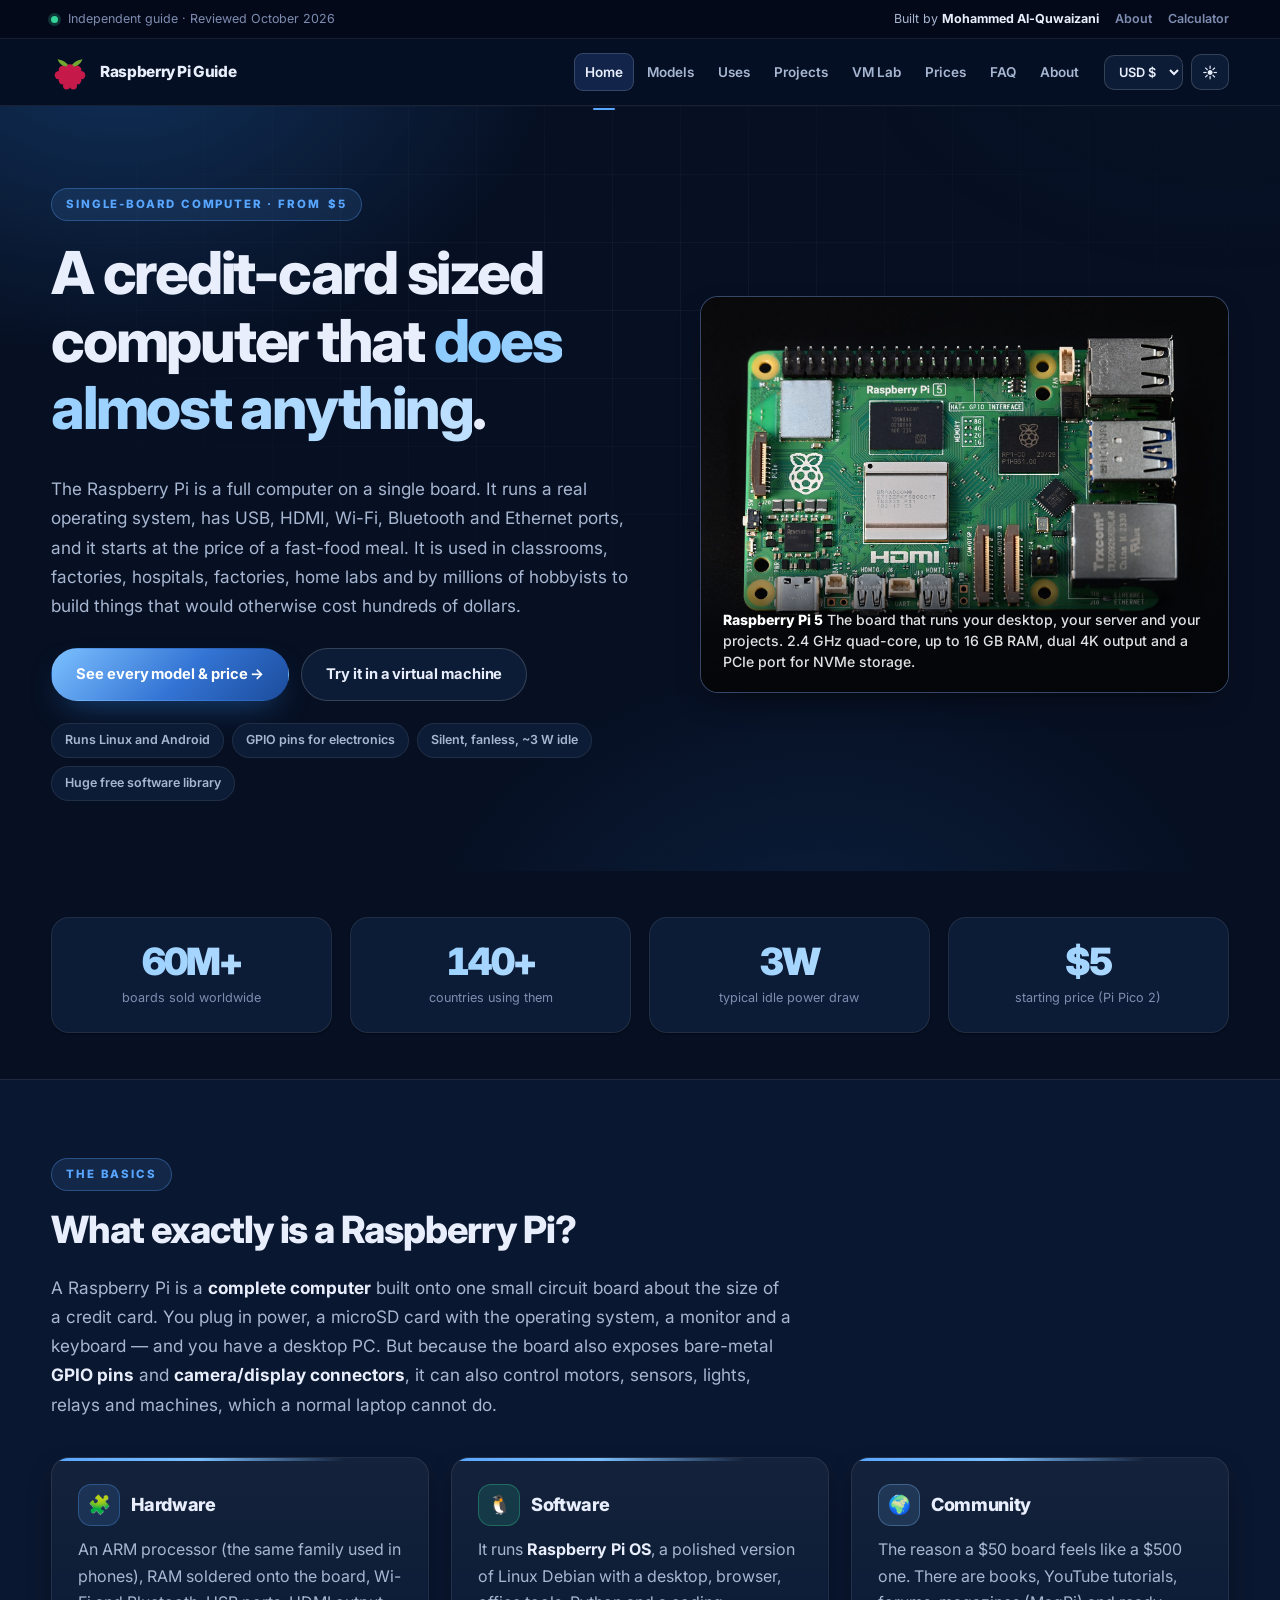
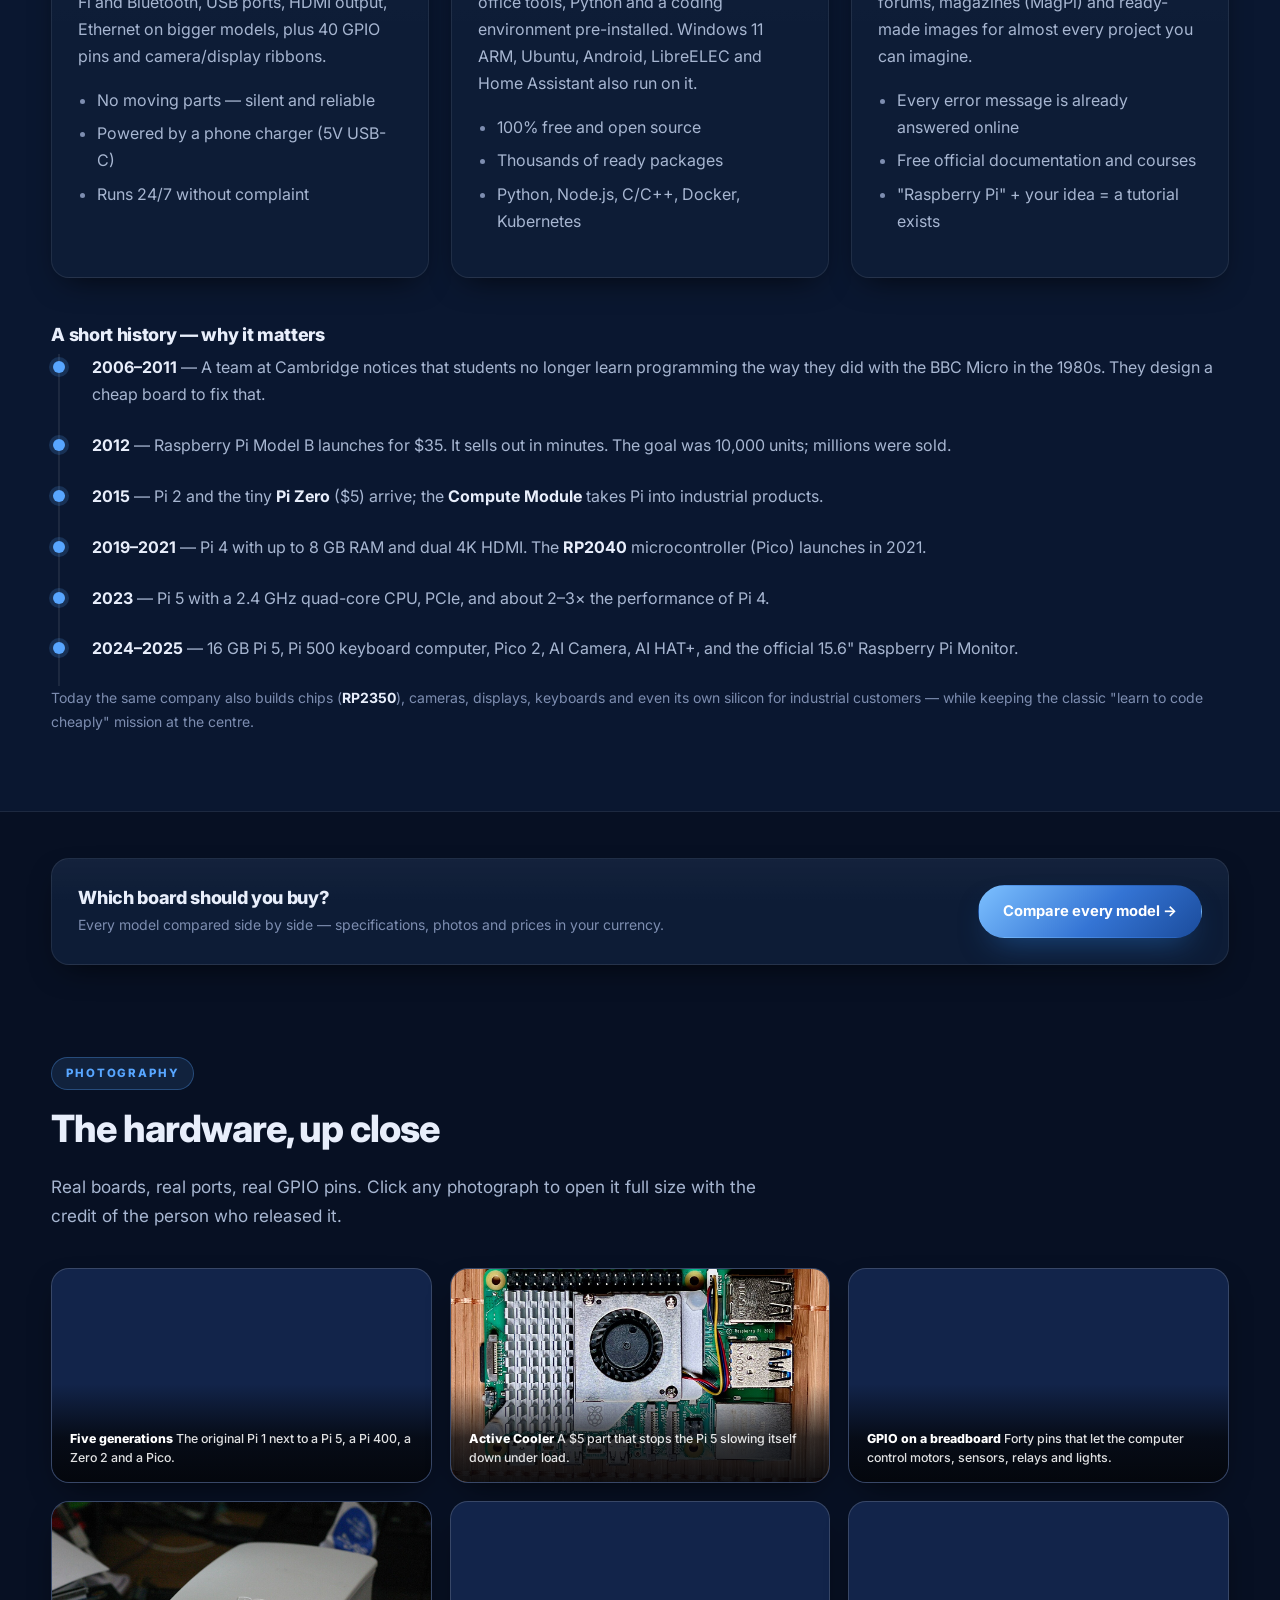
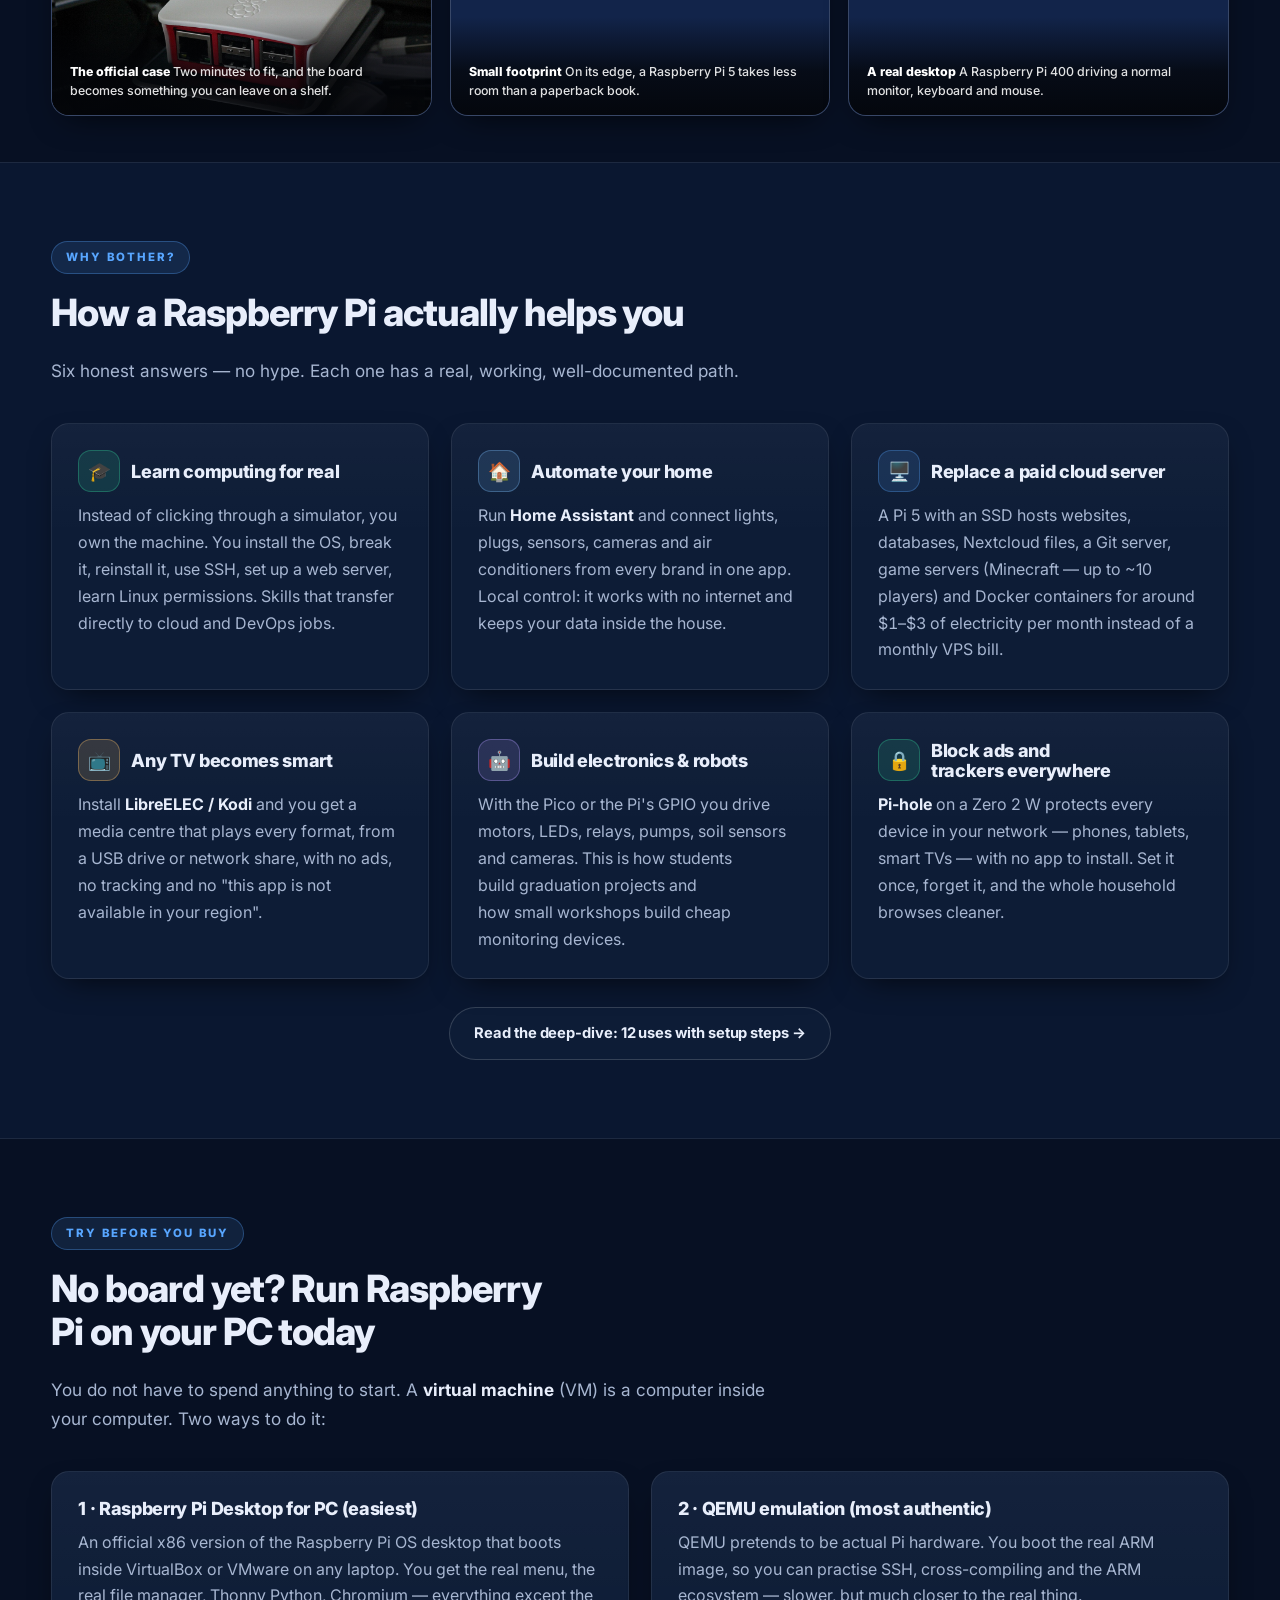
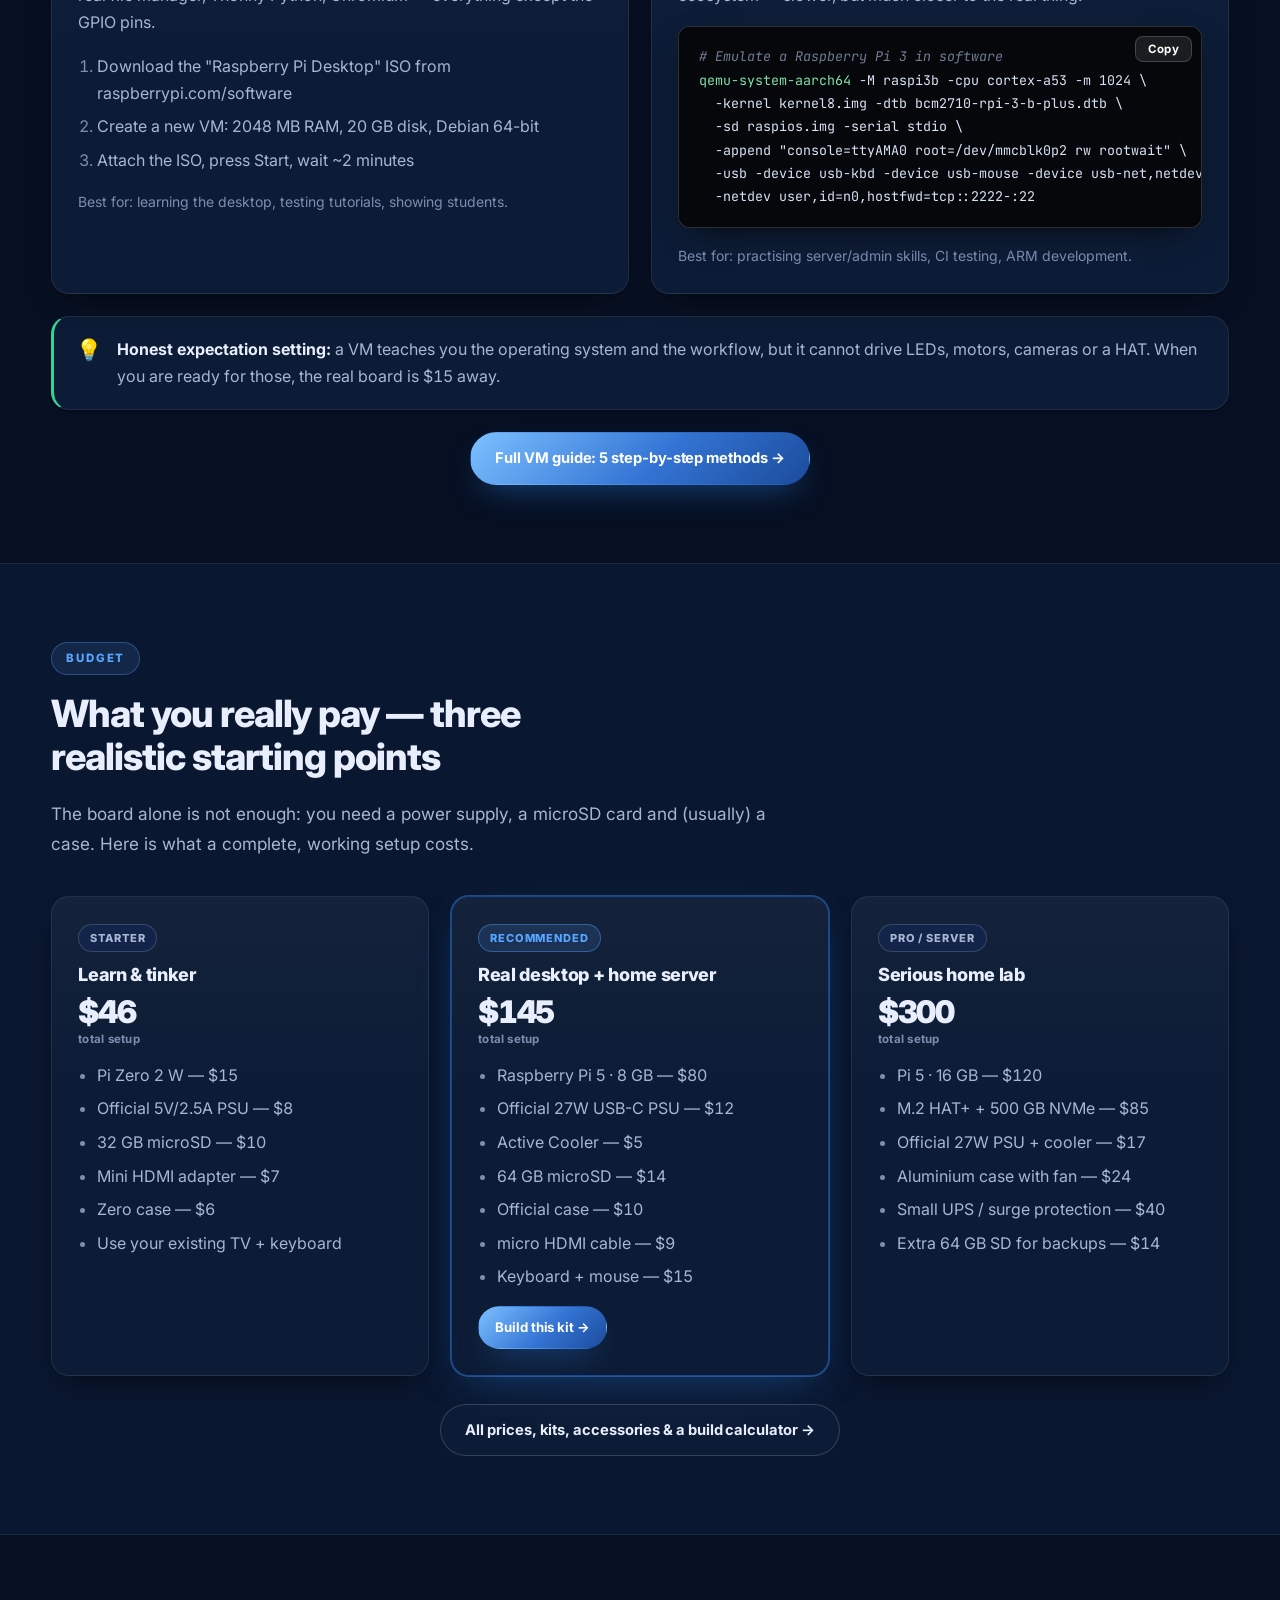
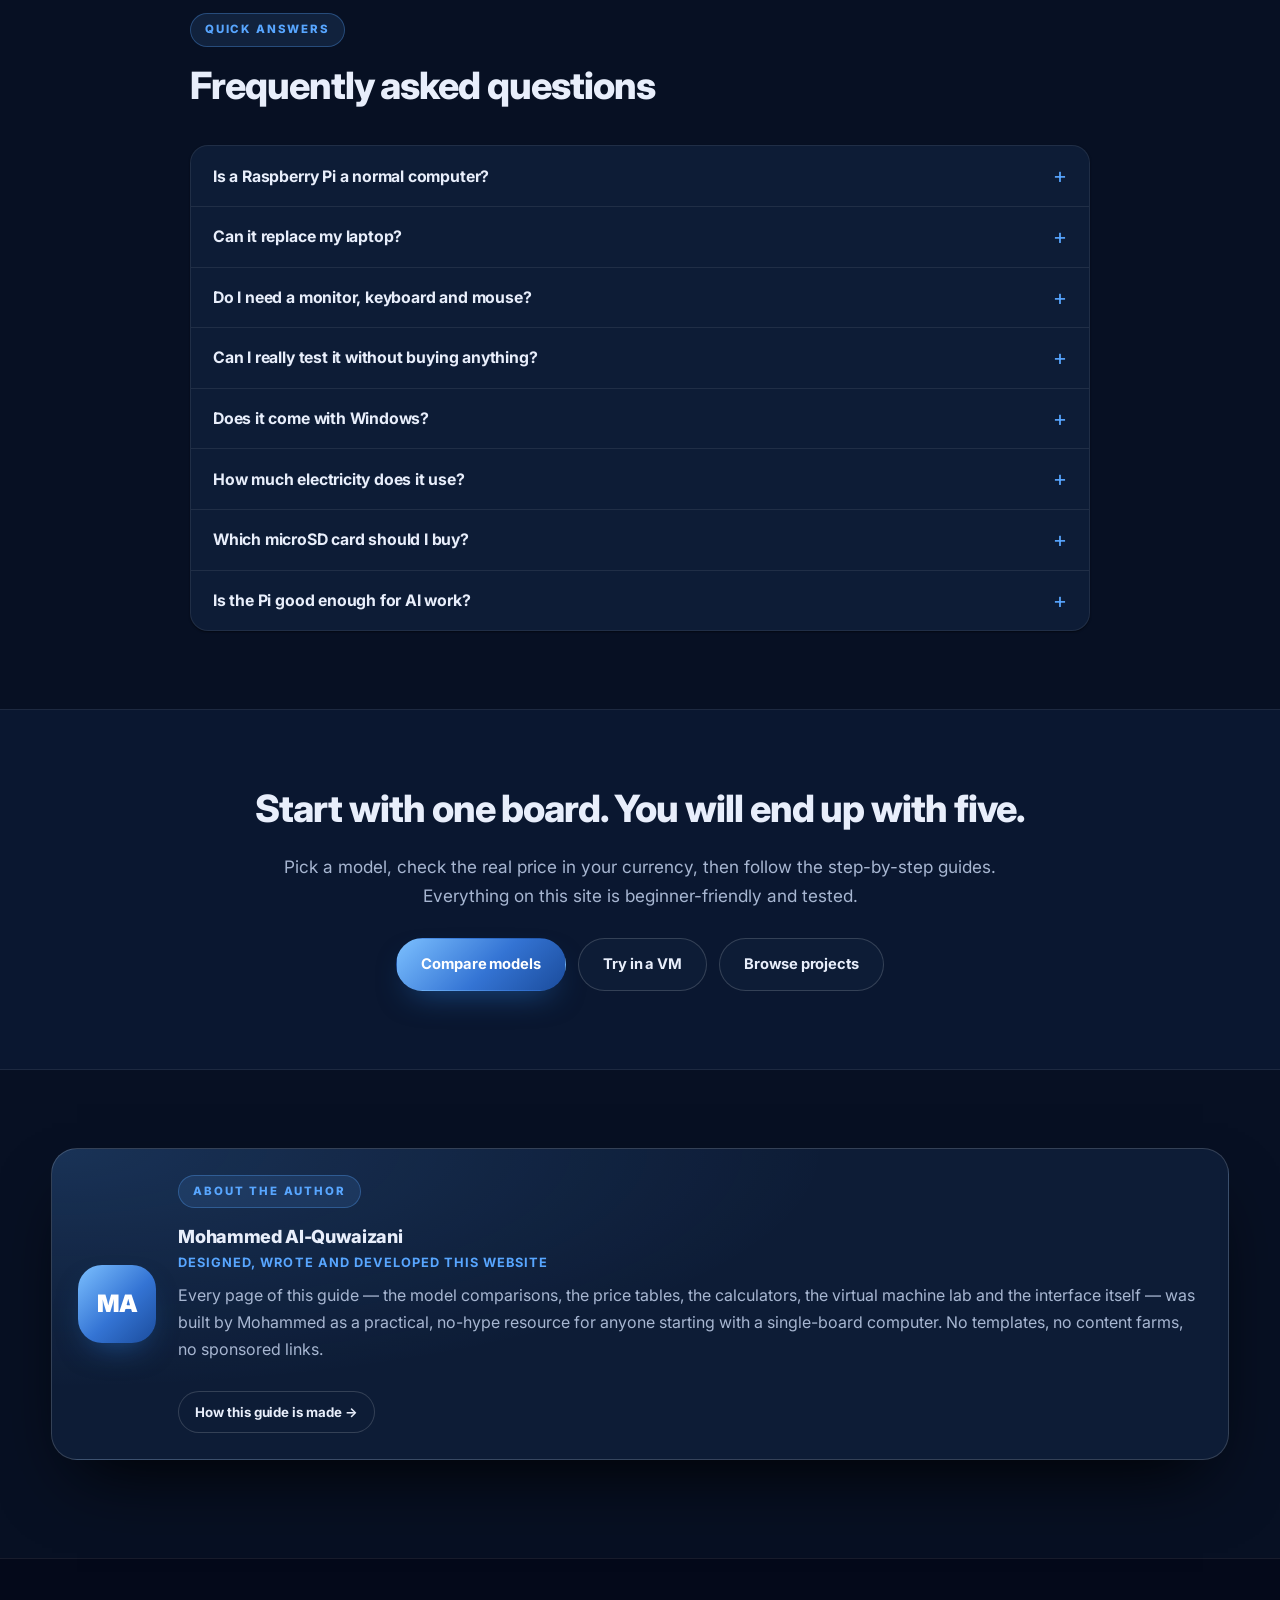
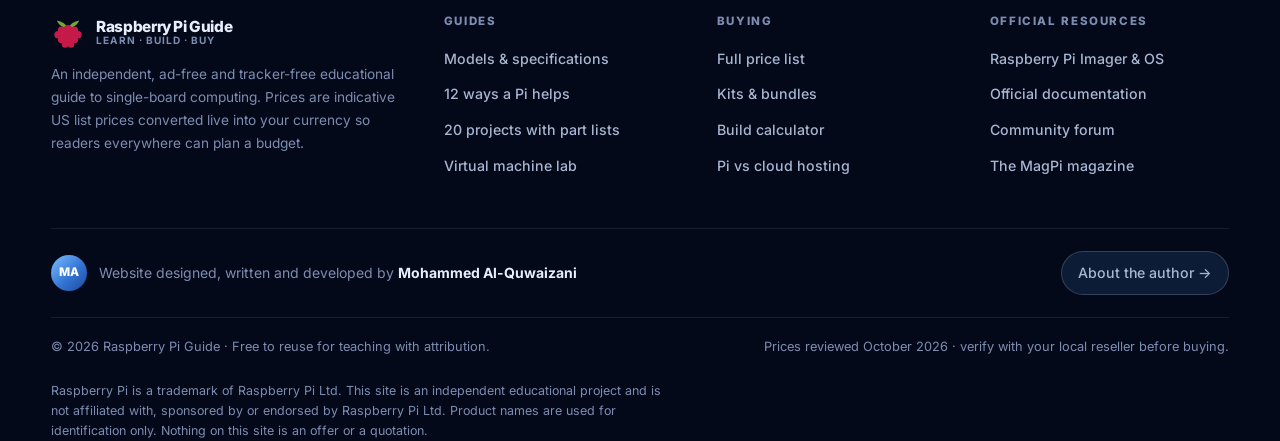
==== commit 982474af: "Counters readable without JavaScript, clearer chip wording" ====
--- a/index.html
+++ b/index.html
@@ -91,7 +91,7 @@
         <a class="btn btn-ghost" href="vm.html">Try it in a virtual machine</a>
       </div>
       <div class="chips" style="margin-top:22px">
-        <span class="chip">Runs Linux &amp; Android things</span>
+        <span class="chip">Runs Linux and Android</span>
         <span class="chip">GPIO pins for electronics</span>
         <span class="chip">Silent, fanless, ~3&nbsp;W idle</span>
         <span class="chip">Huge free software library</span>
@@ -108,9 +108,9 @@
 <section class="section section--tight">
   <div class="container">
     <div class="stats">
-      <div class="stat reveal"><b data-count="60" data-suffix="M+">0</b><span>boards sold worldwide</span></div>
-      <div class="stat reveal"><b data-count="140" data-suffix="+">0</b><span>countries using them</span></div>
-      <div class="stat reveal"><b data-count="3" data-suffix="W">0</b><span>typical idle power draw</span></div>
+      <div class="stat reveal"><b data-count="60" data-suffix="M+">60M+</b><span>boards sold worldwide</span></div>
+      <div class="stat reveal"><b data-count="140" data-suffix="+">140+</b><span>countries using them</span></div>
+      <div class="stat reveal"><b data-count="3" data-suffix="W">3W</b><span>typical idle power draw</span></div>
       <div class="stat reveal"><b data-usd="5">$5</b><span>starting price (Pi Pico 2)</span></div>
     </div>
   </div>
